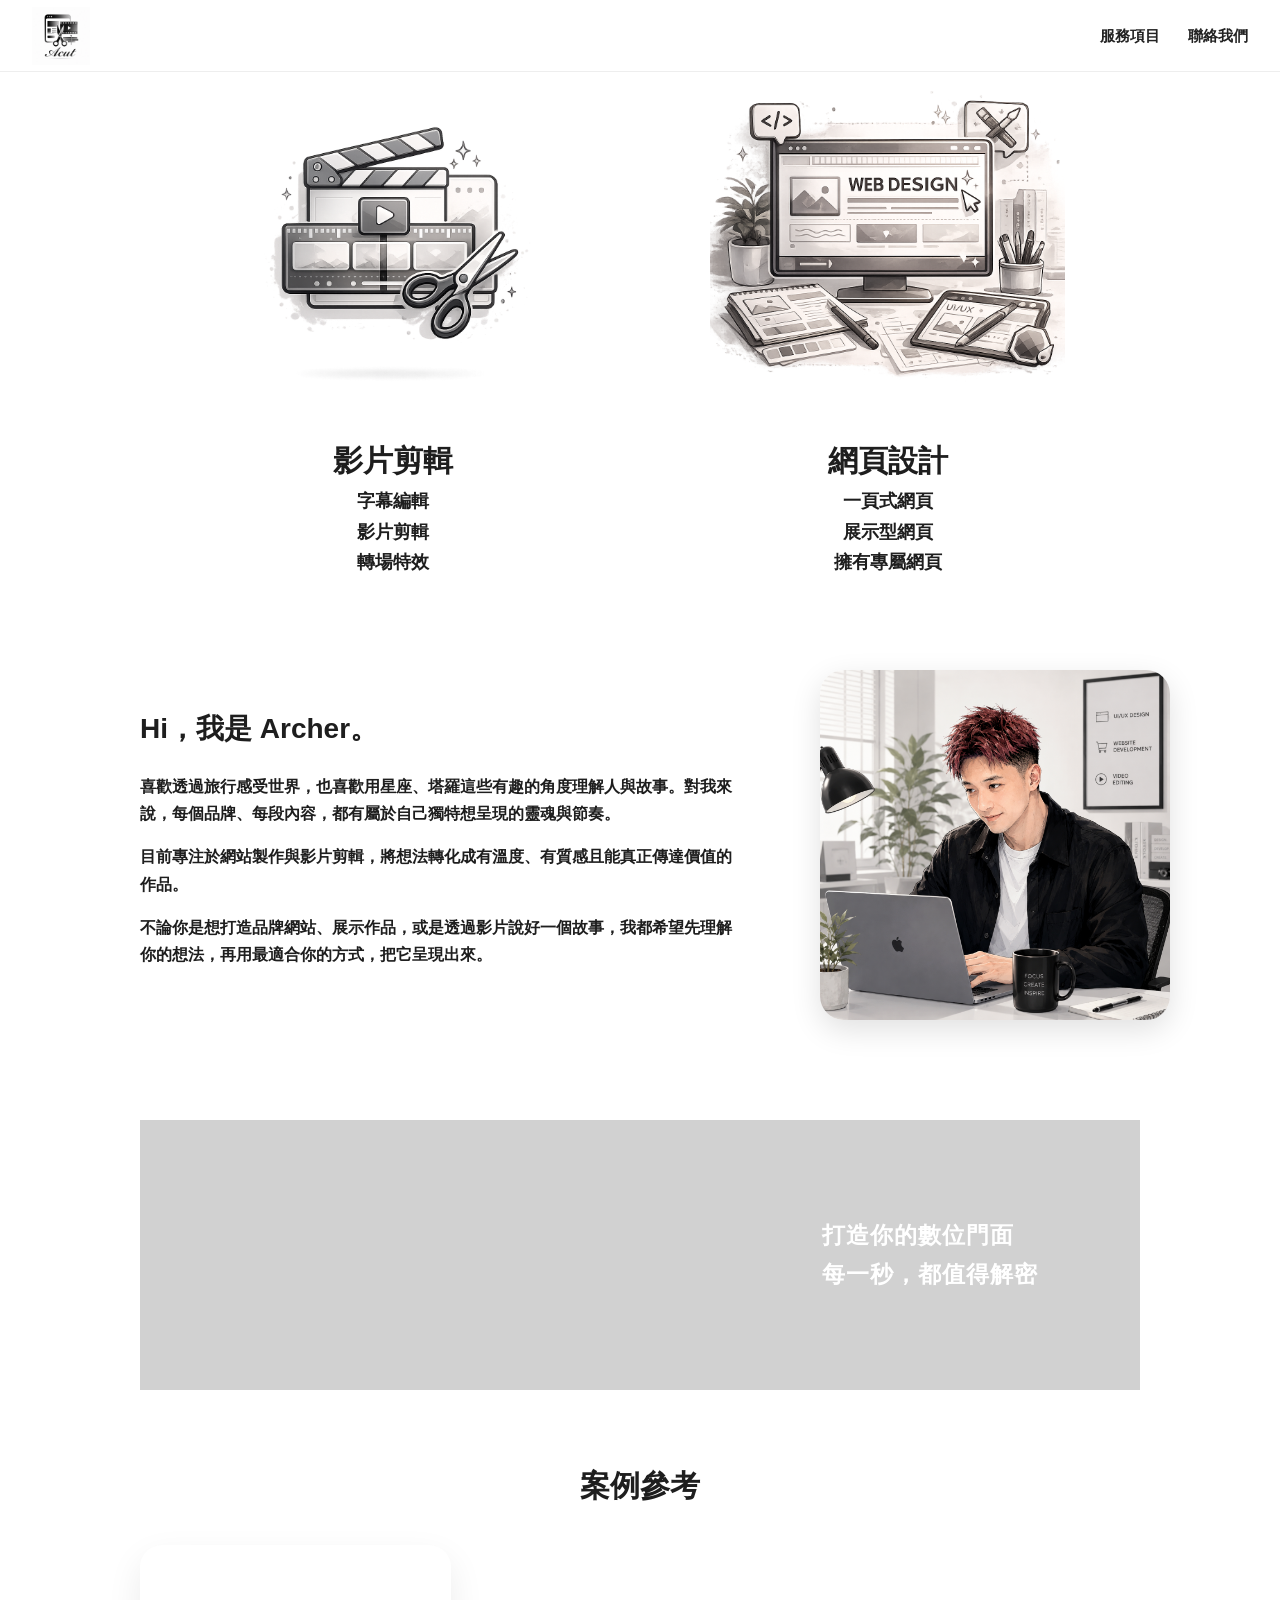
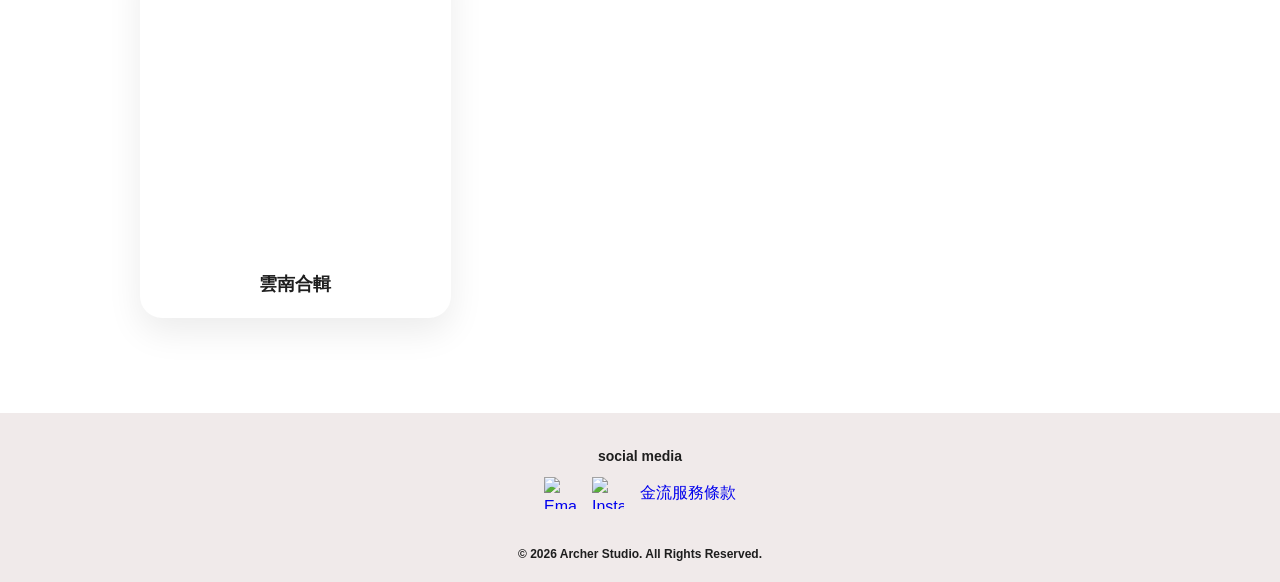
==== index.html @ bdc469c3 "Add files via upload" ====
<!DOCTYPE html>
<html lang="zh-Hant">
<head>
  <meta charset="UTF-8" />
  <meta name="viewport" content="width=device-width, initial-scale=1.0" />
  <title>Acut Studio｜網頁設計・影片剪輯</title>
  <link rel="stylesheet" href="style.css" />
  <script defer src="js.script.js"></script>
</head>
<body>
  <header class="site-header">
    <a href="#home" class="logo-link" aria-label="回到首頁">
      <img src="logo.jpeg" alt="Acut Studio Logo" class="logo" />
    </a>
    <nav class="nav">
      <a href="#portfolio">服務項目</a>
      <a href="#contact">聯絡我們</a>
    </nav>
  </header>

  <main id="home">
    <section class="hero">
      <div class="hero-card">
        <div class="service-box">
          <div class="service-icon"><img src="video_edit.png"></div>
          <h2>影片剪輯</h2>
          <p>字幕編輯</p>
          <p>影片剪輯</p>
          <p>轉場特效</p>
        </div>
        <div class="service-box">
          <div class="service-icon"><img src="webdesign_pic.png"></div>
          <h2>網頁設計</h2>
          <p>一頁式網頁</p>
          <p>展示型網頁</p>
          <p>擁有專屬網頁</p>
        </div>
      </div>
    </section>

    <section class="profile section-wrap">
      <div class="profile-text">
        <h1>Hi，我是 Archer。</h1>
        <p>喜歡透過旅行感受世界，也喜歡用星座、塔羅這些有趣的角度理解人與故事。對我來說，每個品牌、每段內容，都有屬於自己獨特想呈現的靈魂與節奏。</p>
        <p>目前專注於網站製作與影片剪輯，將想法轉化成有溫度、有質感且能真正傳達價值的作品。</p>
        <p>不論你是想打造品牌網站、展示作品，或是透過影片說好一個故事，我都希望先理解你的想法，再用最適合你的方式，把它呈現出來。</p>
      </div>
      <div class="profile-img">
        <img src="profile.png" alt="Archer 個人形象照">
      </div>
    </section>

    <section class="banner section-wrap">
      <div>
        <p>打造你的數位門面</p>
        <p>每一秒，都值得解密</p>
      </div>
    </section>

    <section id="portfolio" class="portfolio section-wrap">
      <h2>案例參考</h2>
      <div class="cards">
        <article class="case-card" data-video="雲南合輯480.mp4">
          <video src="雲南合輯480.mov" autoplay muted loop playsinline></video>
          <h3>雲南合輯</h3>
        </article>
        <!-- <article class="case-card" data-video="沙溪古鎮.mp4">
          <video src="沙溪古鎮.mp4" autoplay muted loop playsinline></video>
          <h3>沙溪古鎮</h3>
        </article> -->
        <!-- <article class="case-card"><div></div><h3>品牌頁面</h3></article> -->
      </div>
    </section>
  </main>

  <!-- Video Modal -->
  <div id="video-modal" class="video-modal">
    <div class="video-modal-overlay"></div>
    <div class="video-modal-content">
      <button class="video-modal-close">✕</button>
      <video id="modal-video" controls></video>
    </div>
  </div>

  <footer id="contact" class="footer">
    <h3>social media</h3>
    <div class="social-links">
      <a href="mailto:yourmail@example.com"
         aria-label="寄信給 Acut Studio"
         title="Email">
         <img src="mail.png" alt="Email" class="social-icon">
      </a>
      <a href="https://www.instagram.com/illbewith_youhere?igsh=MXY2MTg5Mmk2czRqMg%3D%3D&utm_source=qr"
        target="_blank"
        rel="noopener noreferrer"
        aria-label="Acut Studio Instagram"
        title="Instagram">
        <img src="social.png" alt="Instagram" class="social-icon">
      </a>
      <a href="payment-terms.html" target="_blank">金流服務條款</a>
    </div>
    <p>© 2026 Archer Studio. All Rights Reserved.</p>
  </footer>

  <script>
    
  </script>
</body>
</html>
---- style.css ----
* {
  box-sizing: border-box;
  margin: 0;
  padding: 0;
}

html {
  scroll-behavior: smooth;
}

body {
  font-family: "Noto Sans TC", "Microsoft JhengHei", Arial, sans-serif;
  color: #1e1e1e;
  background: #fff;
  line-height: 1.7;
}

.site-header {
  position: sticky;
  top: 0;
  z-index: 10;
  height: 72px;
  padding: 0 32px;
  display: flex;
  justify-content: space-between;
  align-items: center;
  background: rgba(255, 255, 255, 0.94);
  backdrop-filter: blur(12px);
  border-bottom: 1px solid #eee;
}

.logo {
  width: 58px;
  height: 58px;
  object-fit: contain;
  display: block;
}

.nav {
  display: flex;
  gap: 28px;
}

.nav a {
  text-decoration: none;
  color: #222;
  font-weight: 600;
  font-size: 15px;
  transition: opacity 0.25s ease;
}

.nav a:hover {
  opacity: 0.55;
}

.hero {
  min-height: 420px;
  display: flex;
  align-items: center;
  justify-content: center;
  background:
    linear-gradient(rgba(255,255,255,.58), rgba(255,255,255,.58)),
    url("https://images.unsplash.com/photo-1497366754035-f200968a6e72?auto=format&fit=crop&w=1800&q=80") center/cover;
}

.hero-card {
  width: min(850px, 92%);
  display: grid;
  grid-template-columns: repeat(2, 1fr);
  gap: 140px;
  text-align: center;
}

.service-box h2 {
  margin-top: 8px;
  font-size: 30px;
  font-weight: 900;
}

.service-box p {
  font-size: 18px;
  font-weight: 700;
}

.service-icon img {
  width: 100%;
  height: 100%;
  object-fit: contain;
  display: block;

}

.section-wrap {
  width: min(1000px, 88%);
  margin: 0 auto;
}

.profile {
  padding: 92px 0 70px;
  display: grid;
  grid-template-columns: 1fr 320px;
  gap: 80px;
  align-items: center;
}

.profile-text h1 {
  margin-bottom: 20px;
  font-size: 28px;
}

.profile-text p {
  margin-bottom: 16px;
  font-size: 16px;
  font-weight: 600;
}

.profile-img {
  width: 350px;
  height: 350px;
  border-radius: 24px;
  overflow: hidden;
  box-shadow: 0 10px 30px rgba(0,0,0,0.12);
}

.profile-img img {
  width: 100%;
  height: 100%;
  object-fit: cover;
  display: block;
}
.banner {
  height: 270px;
  margin-top: 30px;
  margin-bottom: 70px;
  padding: 0 8%;
  display: flex;
  align-items: center;
  justify-content: flex-end;
  color: #fff;
  font-size: 23px;
  font-weight: 700;
  letter-spacing: 1px;
  background:
    linear-gradient(rgba(0,0,0,.18), rgba(0,0,0,.18)),
    url("https://images.unsplash.com/photo-1516035069371-29a1b244cc32?auto=format&fit=crop&w=1400&q=80") center/cover;
}

.portfolio {
  text-align: center;
  padding-bottom: 95px;
}

.portfolio h2 {
  margin-bottom: 34px;
  font-size: 30px;
}

.cards {
  display: grid;
  grid-template-columns: repeat(3, 1fr);
  gap: 34px;
}

.case-card {
  border-radius: 22px;
  overflow: hidden;
  background: #fff;
  box-shadow: 0 14px 35px rgba(0,0,0,.08);
}

.case-card div {
  height: 160x;
  background: url("https://images.unsplash.com/photo-1497366811353-6870744d04b2?auto=format&fit=crop&w=700&q=80") center/cover;
}

.case-card video {
  width: 100%;
  height: 160px;
  object-fit: cover;
  display: block;
}

.case-card video {
  width: 100%;
  aspect-ratio: 1 / 1;
  height: auto;
  object-fit: cover;
  display: block;
}

.case-card[data-video] {
  cursor: pointer;
}

.video-modal {
  display: none;
  position: fixed;
  inset: 0;
  z-index: 100;
  align-items: center;
  justify-content: center;
}

.video-modal.active {
  display: flex;
}

.video-modal-overlay {
  position: absolute;
  inset: 0;
  background: rgba(0,0,0,0.75);
}

.video-modal-content {
  position: relative;
  z-index: 1;
  width: min(860px, 92vw);
}

.video-modal-content video {
  width: 100%;
  aspect-ratio: 16 / 9;
  border-radius: 12px;
  display: block;
}

.video-modal-close {
  position: absolute;
  top: -36px;
  right: 0;
  background: none;
  border: none;
  color: #fff;
  font-size: 22px;
  cursor: pointer;
}

.case-card h3 {
  padding: 14px 0 18px;
  font-size: 18px;
}

.footer {
  min-height: 150px;
  padding: 32px 20px 18px;
  text-align: center;
  background: #f0eaea;
}

.footer h3 {
  font-size: 14px;
  margin-bottom: 8px;
}

.social-links {
  display: flex;
  justify-content: center;
  gap: 16px;
  margin-bottom: 35px;
}

.social-links a {

  display: inline-flex;

  align-items: center;

  justify-content: center;

  text-decoration: none;

}

.footer p {
  font-size: 12px;
  font-weight: 600;
}

.social-icon {

  width: 32px;

  height: 32px;

  object-fit: contain;

  display: block;

  transition: transform 0.3s ease;

}

social-icon:hover {

  transform: scale(1.1);

}

/* .social-icon {

  width: 26px;

  height: 26px;

  object-fit: contain;

  display: block;

} */

@media (max-width: 768px) {
  .site-header {
    padding: 0 18px;
  }

  .nav {
    gap: 16px;
  }

  .hero-card,
  .profile,
  .cards {
    grid-template-columns: 1fr;
  }

  .hero-card {
    gap: 54px;
    padding: 72px 0;
  }

  .profile {
    gap: 36px;
    padding: 64px 0 50px;
  }

  .profile-img {
    width: 100%;
    height: 310px;
  }

  .banner {
    justify-content: center;
    text-align: center;
    font-size: 20px;
  }
}
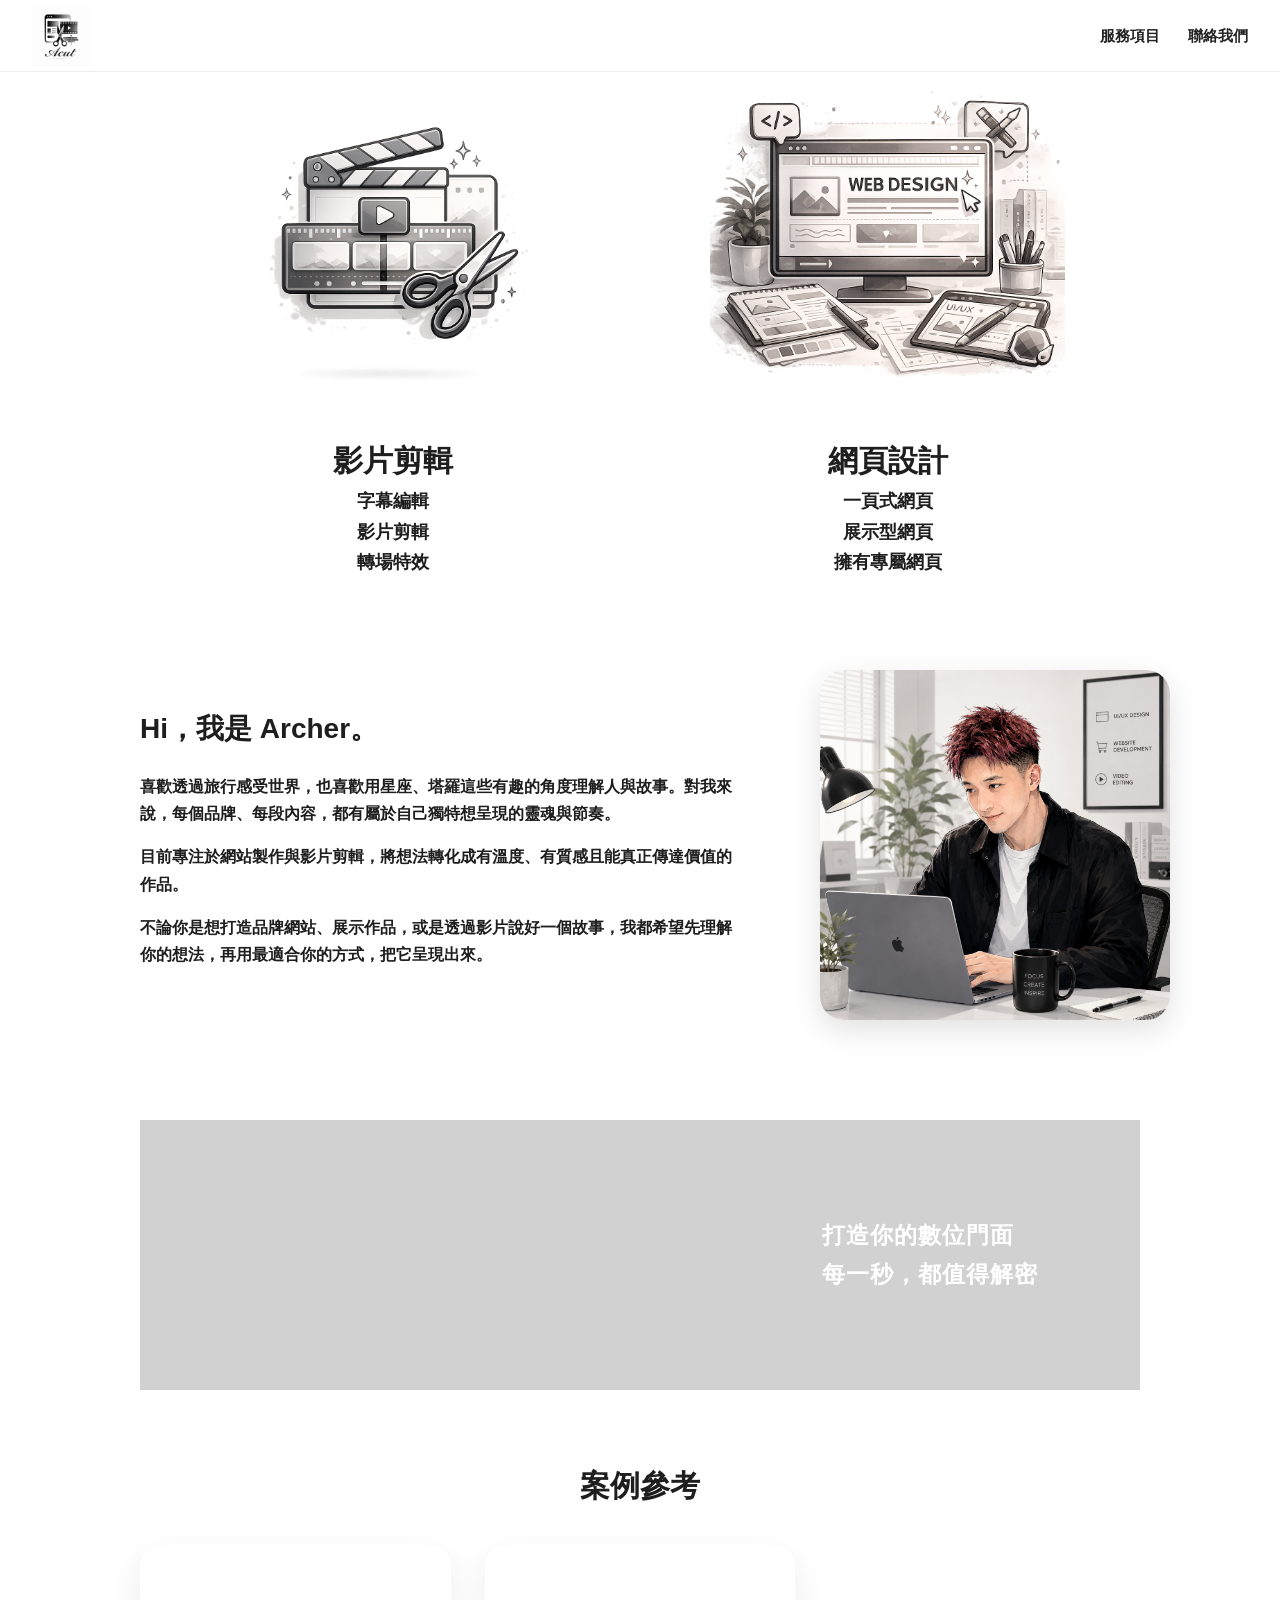
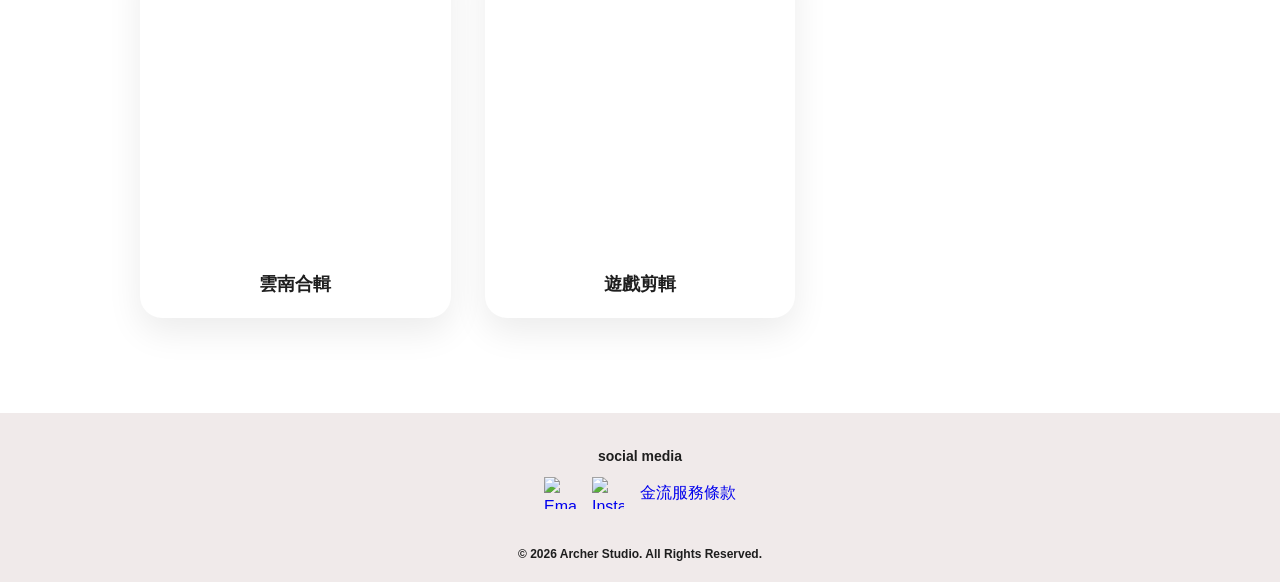
==== commit 561941e2: "Add files via upload" ====
--- a/index.html
+++ b/index.html
@@ -60,14 +60,14 @@
     <section id="portfolio" class="portfolio section-wrap">
       <h2>案例參考</h2>
       <div class="cards">
-        <article class="case-card" data-video="雲南合輯480.mp4">
+        <article class="case-card" data-video="雲南合輯480.mov">
           <video src="雲南合輯480.mov" autoplay muted loop playsinline></video>
           <h3>雲南合輯</h3>
         </article>
-        <!-- <article class="case-card" data-video="沙溪古鎮.mp4">
-          <video src="沙溪古鎮.mp4" autoplay muted loop playsinline></video>
-          <h3>沙溪古鎮</h3>
-        </article> -->
+        <article class="case-card" data-video="擊殺精華-浮水印.mp4">
+          <video src="擊殺精華-浮水印.mp4" autoplay muted loop playsinline></video>
+          <h3>遊戲剪輯</h3>
+        </article>
         <!-- <article class="case-card"><div></div><h3>品牌頁面</h3></article> -->
       </div>
     </section>
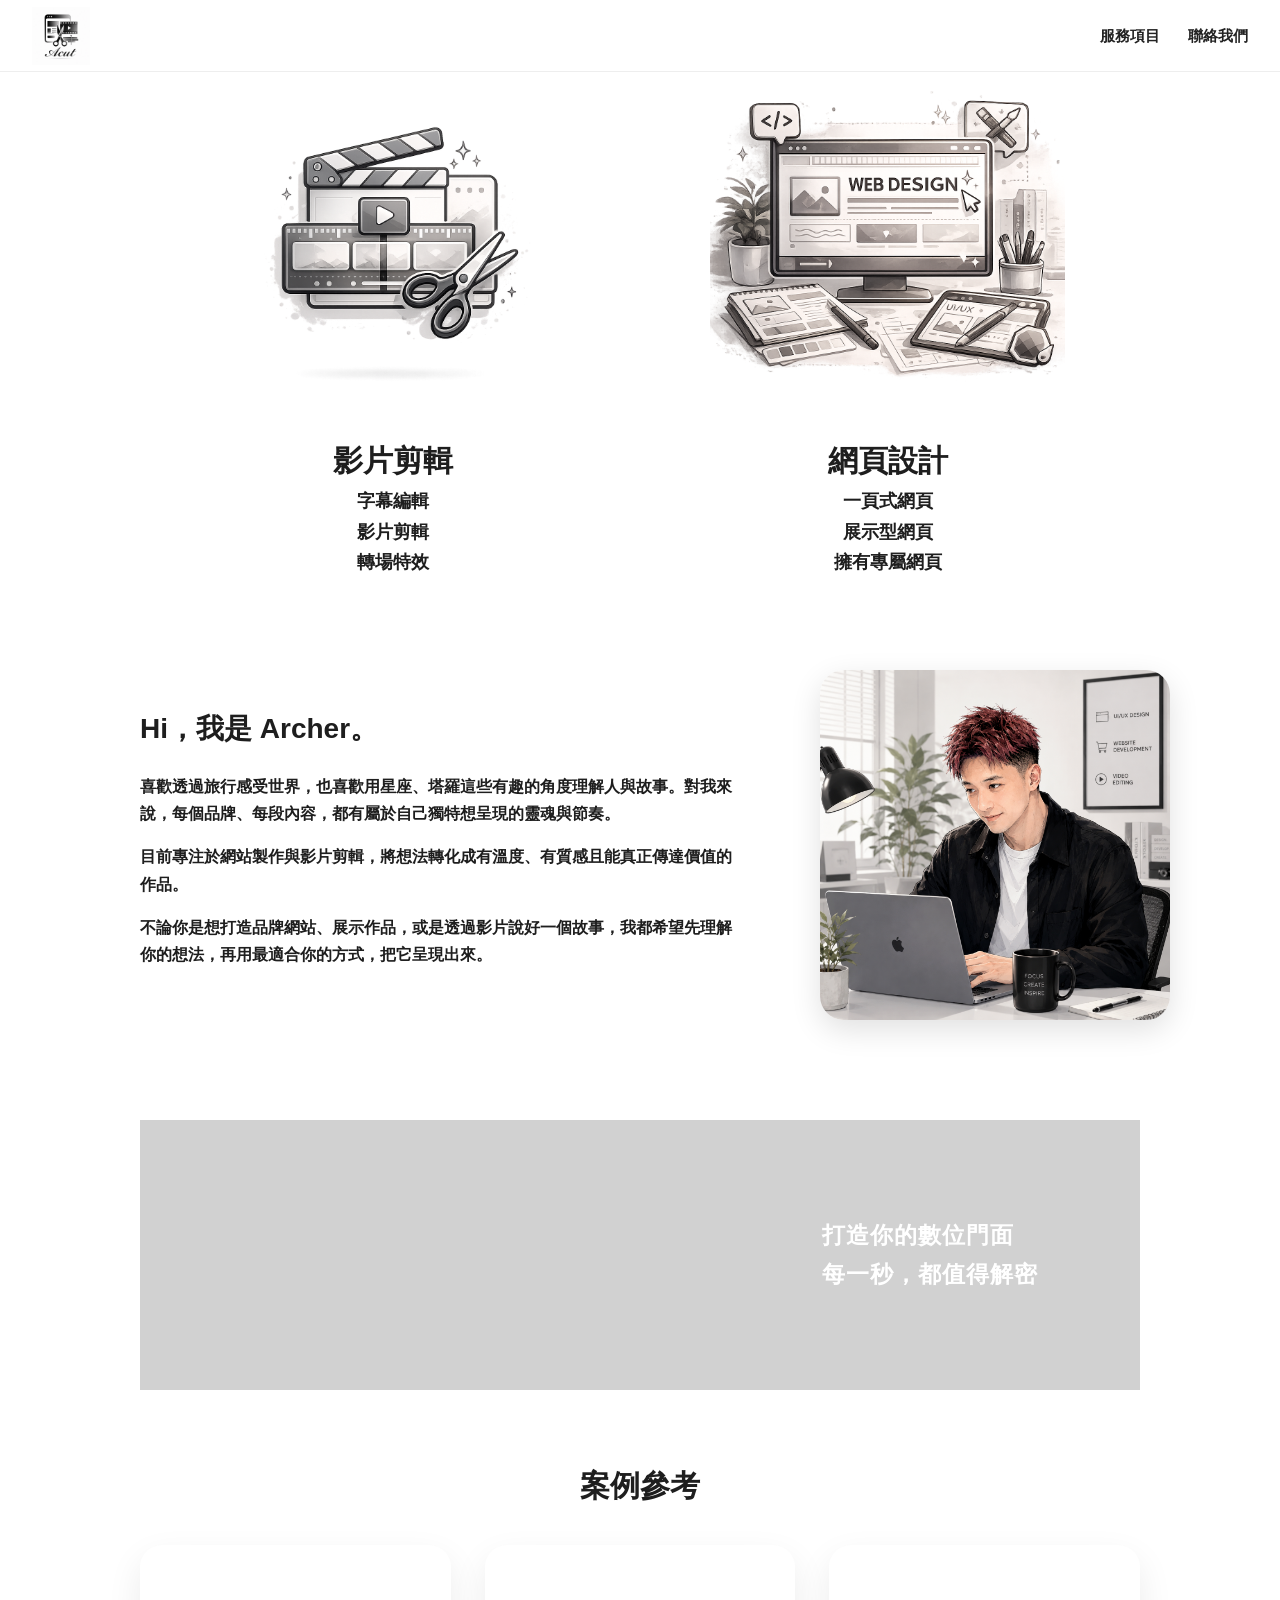
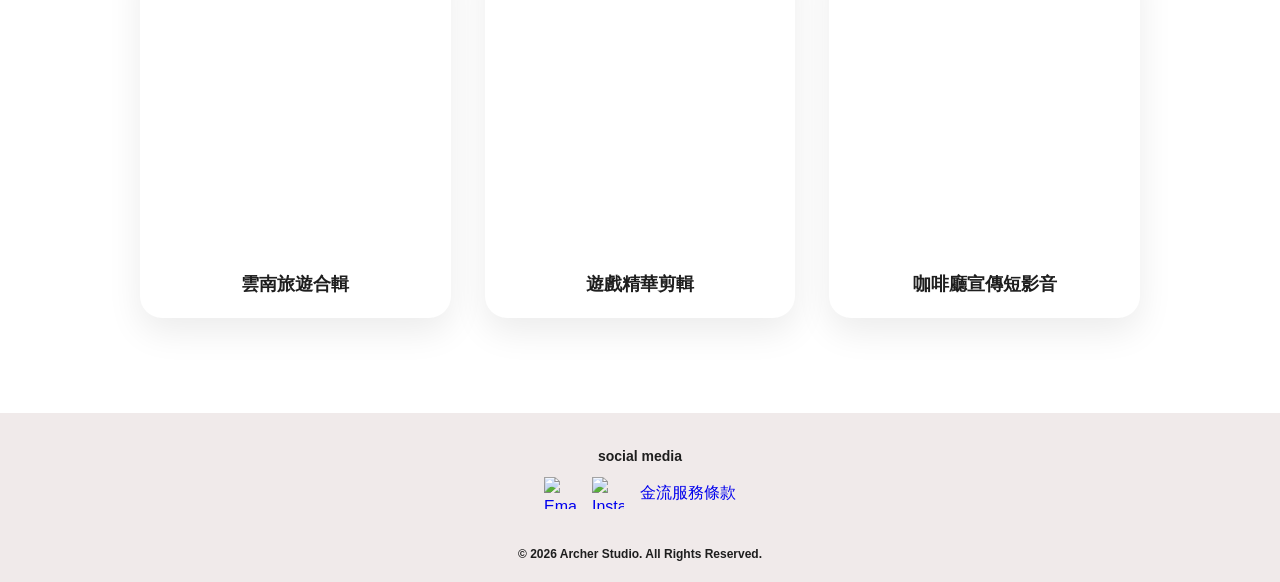
==== commit 7f51c91b: "Add files via upload" ====
--- a/index.html
+++ b/index.html
@@ -62,13 +62,16 @@
       <div class="cards">
         <article class="case-card" data-video="雲南合輯480.mov">
           <video src="雲南合輯480.mov" autoplay muted loop playsinline></video>
-          <h3>雲南合輯</h3>
+          <h3>雲南旅遊合輯</h3>
         </article>
         <article class="case-card" data-video="擊殺精華-浮水印.mp4">
           <video src="擊殺精華-浮水印.mp4" autoplay muted loop playsinline></video>
-          <h3>遊戲剪輯</h3>
+          <h3>遊戲精華剪輯</h3>
         </article>
-        <!-- <article class="case-card"><div></div><h3>品牌頁面</h3></article> -->
+        <article class="case-card" data-video="貓咖宣傳影片-01-版本4.mp4">
+            <video src="貓咖宣傳影片-01-版本4.mp4" autoplay muted loop playsinline></video>
+            <h3>咖啡廳宣傳短影音</h3>
+        </article>
       </div>
     </section>
   </main>
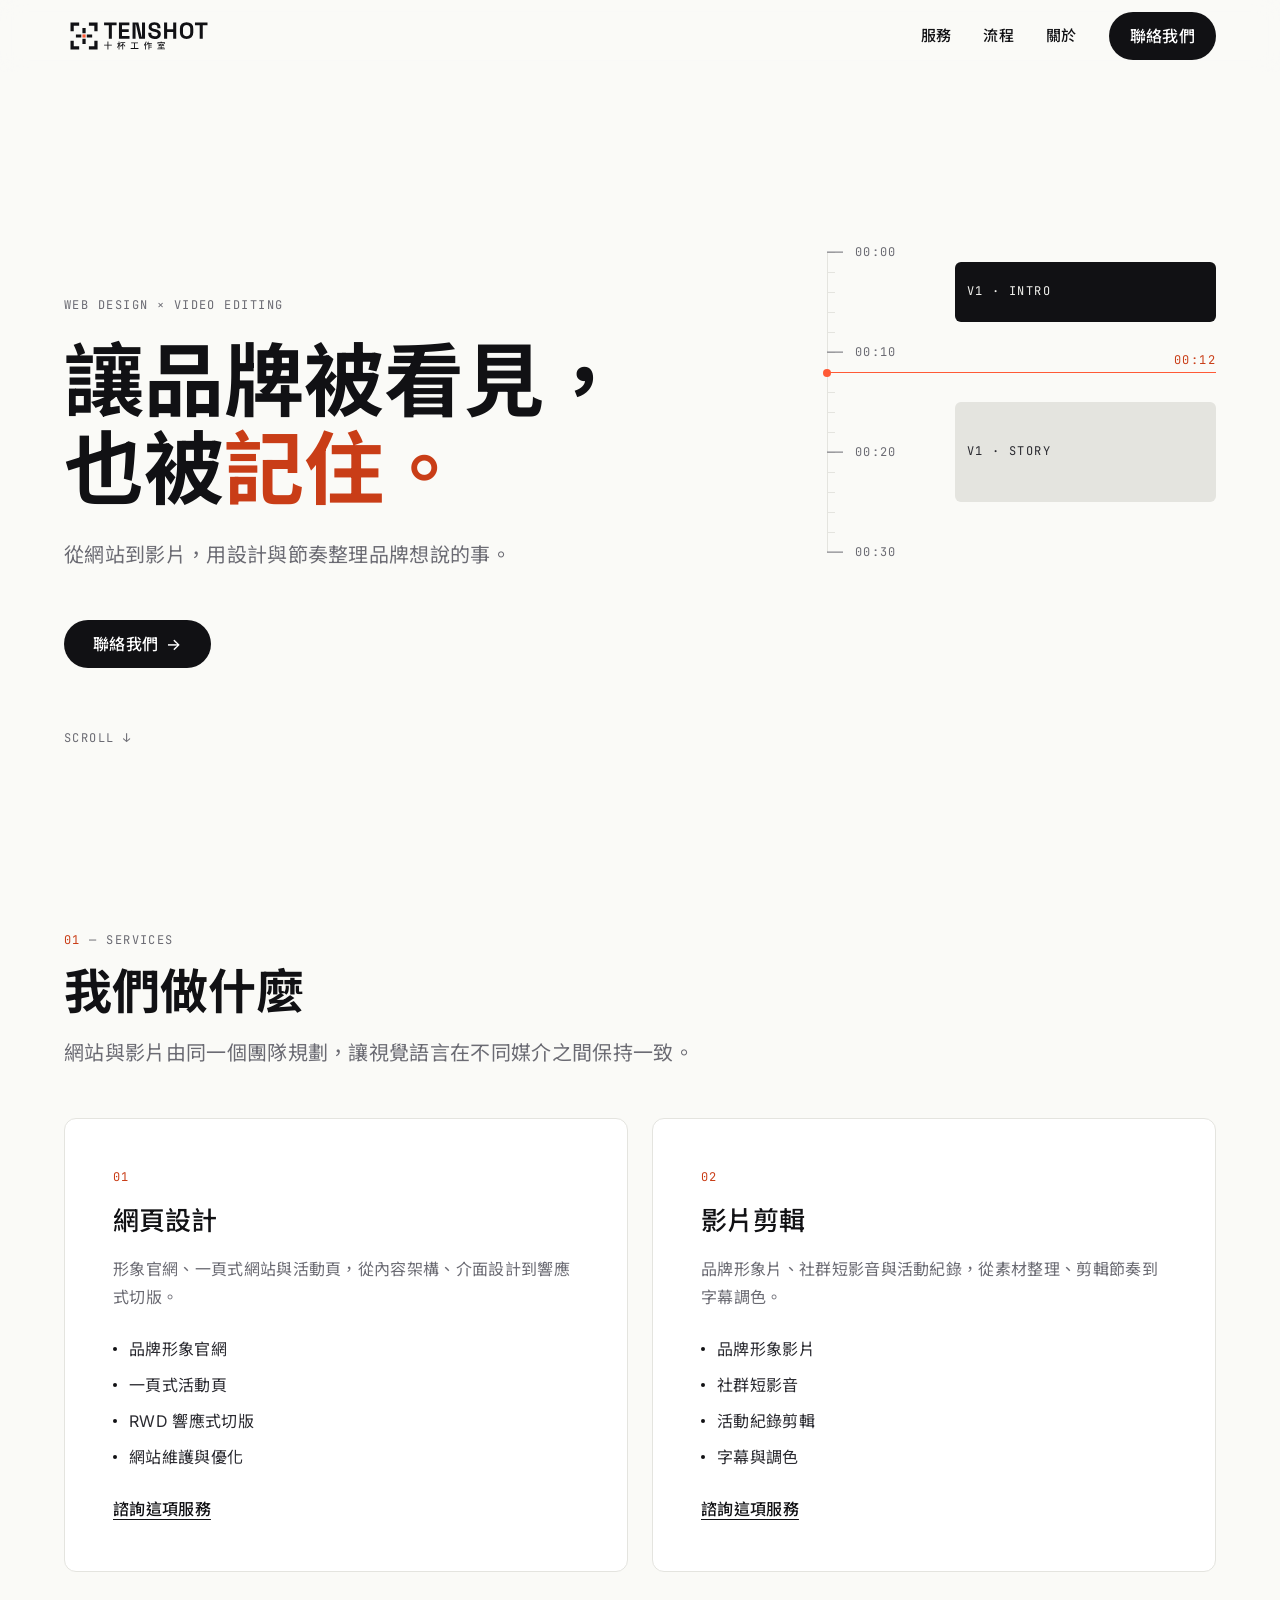
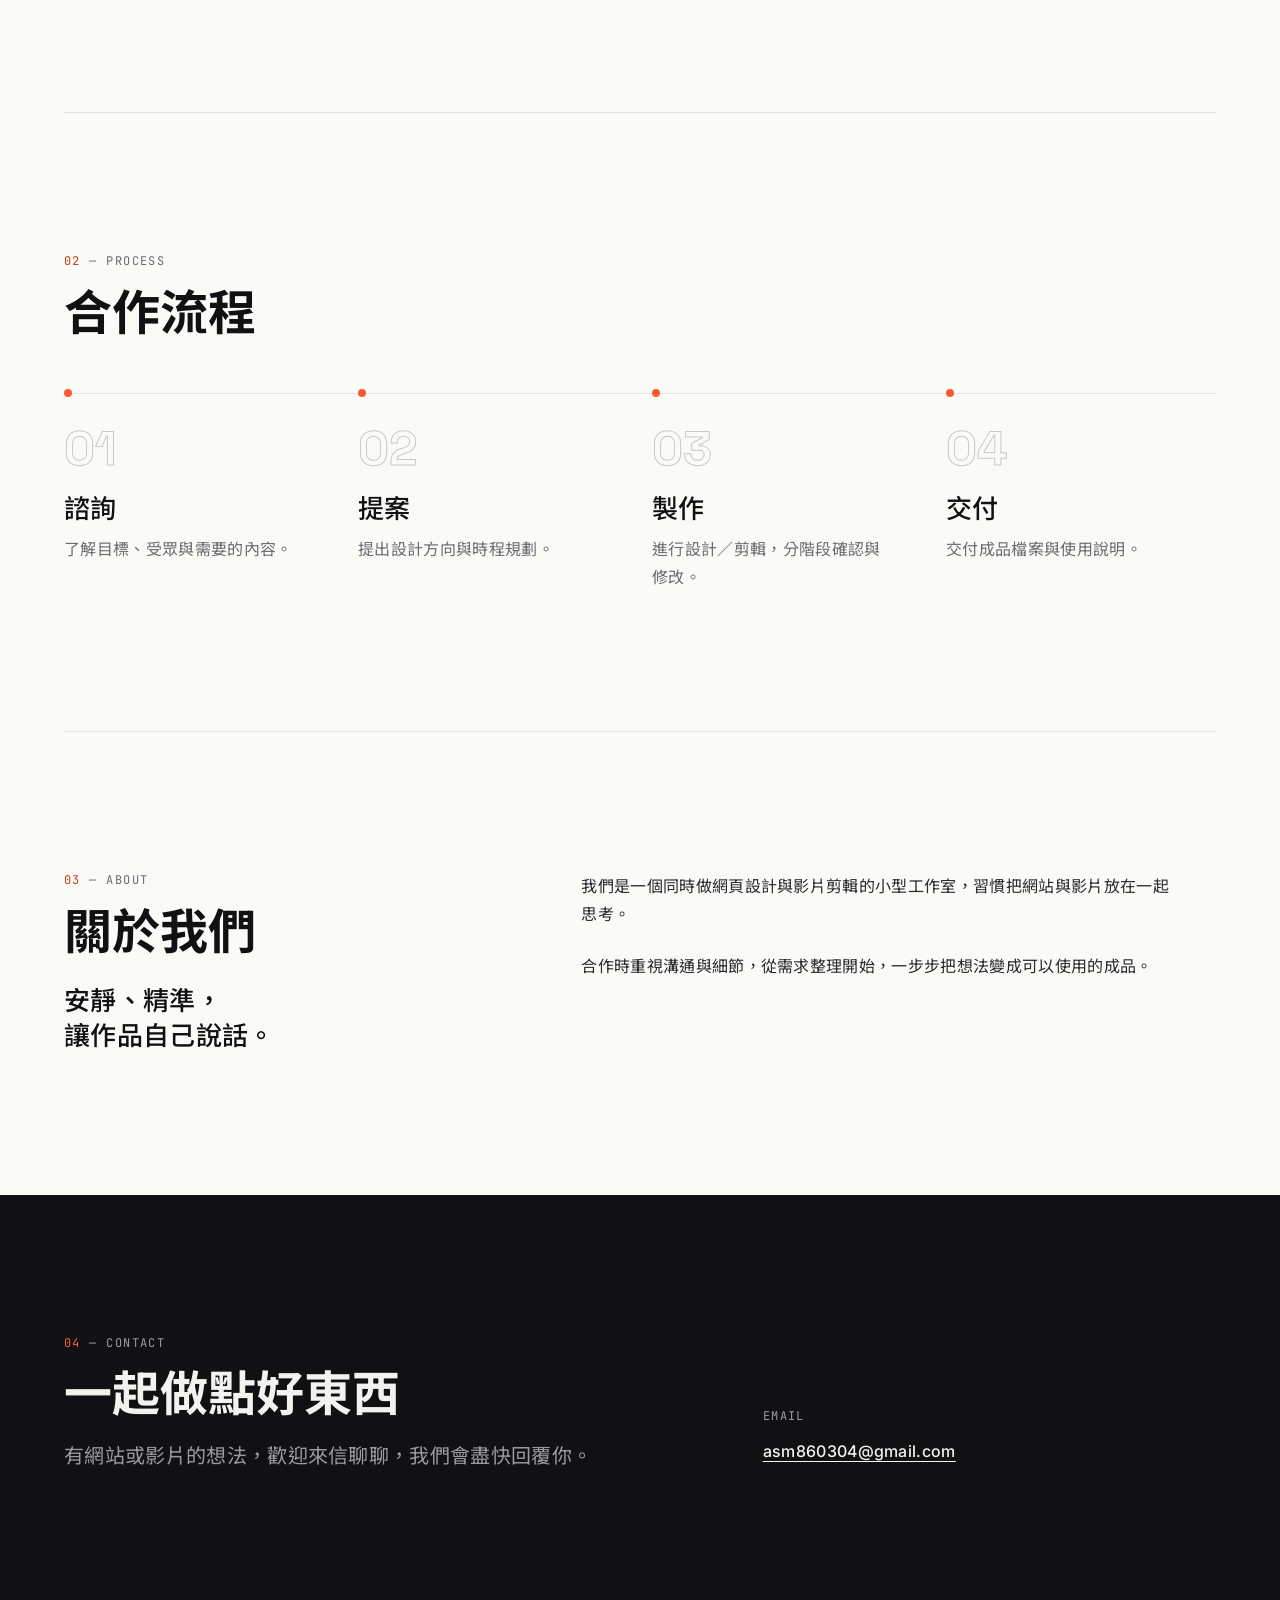
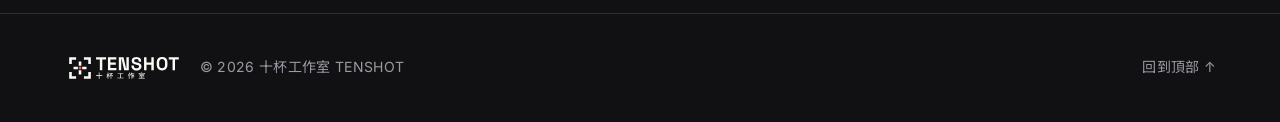
==== commit 20cb5c16: "Replace studio site with TENSHOT brand homepage (P008) Co-authored-by: asm860304 <asm860304@users.no" ====
--- a/index.html
+++ b/index.html
@@ -1,112 +1,211 @@
 <!DOCTYPE html>
 <html lang="zh-Hant">
 <head>
-  <meta charset="UTF-8" />
-  <meta name="viewport" content="width=device-width, initial-scale=1.0" />
-  <title>Acut Studio｜網頁設計・影片剪輯</title>
-  <link rel="stylesheet" href="style.css" />
-  <script defer src="js.script.js"></script>
+  <meta charset="UTF-8">
+  <meta name="viewport" content="width=device-width, initial-scale=1">
+  <meta name="site-name" content="十杯工作室 TENSHOT">
+  <title>十杯工作室 TENSHOT｜網頁設計 × 影片剪輯</title>
+  <link rel="icon" href="assets/brand/final/favicon.svg" type="image/svg+xml">
+  <link rel="icon" href="assets/brand/final/favicon-32.png" type="image/png" sizes="32x32">
+  <link rel="icon" href="assets/brand/final/favicon-16.png" type="image/png" sizes="16x16">
+  <link rel="apple-touch-icon" href="assets/brand/final/apple-touch-icon-180.png" sizes="180x180">
+  <meta name="description" content="十杯工作室 TENSHOT 提供網頁設計與影片剪輯服務，以簡約現代的風格，協助品牌整理視覺與內容。">
+
+  <meta property="og:type" content="website">
+  <meta property="og:site_name" content="十杯工作室 TENSHOT">
+  <meta property="og:title" content="十杯工作室 TENSHOT｜網頁設計 × 影片剪輯">
+  <meta property="og:description" content="十杯工作室 TENSHOT 提供網頁設計與影片剪輯服務，以簡約現代的風格，協助品牌整理視覺與內容。">
+  <meta property="og:locale" content="zh_TW">
+
+  <link rel="preconnect" href="https://fonts.googleapis.com">
+  <link rel="preconnect" href="https://fonts.gstatic.com" crossorigin>
+  <link href="https://fonts.googleapis.com/css2?family=Space+Grotesk:wght@500;700&family=Inter:wght@400;500;600&family=Noto+Sans+TC:wght@400;500;700&family=JetBrains+Mono:wght@400&display=swap" rel="stylesheet">
+
+  <link rel="stylesheet" href="css/variables.css">
+  <link rel="stylesheet" href="css/base.css">
+  <link rel="stylesheet" href="css/layout.css">
+  <link rel="stylesheet" href="css/components.css">
+
+  <script src="js/site-config.js" defer></script>
+  <script src="js/nav.js" defer></script>
+  <script src="js/reveal.js" defer></script>
 </head>
 <body>
-  <header class="site-header">
-    <a href="#home" class="logo-link" aria-label="回到首頁">
-      <img src="logo.jpeg" alt="Acut Studio Logo" class="logo" />
-    </a>
-    <nav class="nav">
-      <a href="#portfolio">服務項目</a>
-      <a href="#contact">聯絡我們</a>
-    </nav>
+  <a class="skip-link" href="#main">跳到主要內容</a>
+
+  <header class="site-header" id="site-header">
+    <div class="container site-header__inner">
+      <a class="site-logo" href="#hero">
+        <img class="site-logo__img" src="assets/brand/final/lockup-horizontal-light.svg" alt="十杯工作室 TENSHOT" width="150" height="40">
+      </a>
+
+      <button class="nav-toggle" type="button"
+              aria-expanded="false" aria-controls="site-nav" aria-label="開啟選單">
+        <span class="nav-toggle__bar" aria-hidden="true"></span>
+        <span class="nav-toggle__bar" aria-hidden="true"></span>
+        <span class="nav-toggle__bar" aria-hidden="true"></span>
+      </button>
+
+      <div class="nav-backdrop" aria-hidden="true"></div>
+
+      <nav class="site-nav" id="site-nav" aria-label="主要導覽">
+        <ul class="site-nav__list">
+          <li><a class="site-nav__link" href="#services">服務</a></li>
+          <li><a class="site-nav__link" href="#process">流程</a></li>
+          <li><a class="site-nav__link" href="#about">關於</a></li>
+        </ul>
+        <a class="btn btn--primary btn--sm site-nav__cta" href="#contact">聯絡我們</a>
+      </nav>
+    </div>
   </header>
 
-  <main id="home">
-    <section class="hero">
-      <div class="hero-card">
-        <div class="service-box">
-          <div class="service-icon"><img src="video_edit.png"></div>
-          <h2>影片剪輯</h2>
-          <p>字幕編輯</p>
-          <p>影片剪輯</p>
-          <p>轉場特效</p>
-        </div>
-        <div class="service-box">
-          <div class="service-icon"><img src="webdesign_pic.png"></div>
-          <h2>網頁設計</h2>
-          <p>一頁式網頁</p>
-          <p>展示型網頁</p>
-          <p>擁有專屬網頁</p>
-        </div>
-      </div>
-    </section>
-
-    <section class="profile section-wrap">
-      <div class="profile-text">
-        <h1>Hi，我是 Archer。</h1>
-        <p>喜歡透過旅行感受世界，也喜歡用星座、塔羅這些有趣的角度理解人與故事。對我來說，每個品牌、每段內容，都有屬於自己獨特想呈現的靈魂與節奏。</p>
-        <p>目前專注於網站製作與影片剪輯，將想法轉化成有溫度、有質感且能真正傳達價值的作品。</p>
-        <p>不論你是想打造品牌網站、展示作品，或是透過影片說好一個故事，我都希望先理解你的想法，再用最適合你的方式，把它呈現出來。</p>
-      </div>
-      <div class="profile-img">
-        <img src="profile.png" alt="Archer 個人形象照">
-      </div>
-    </section>
-
-    <section class="banner section-wrap">
-      <div>
-        <p>打造你的數位門面</p>
-        <p>每一秒，都值得解密</p>
-      </div>
-    </section>
-
-    <section id="portfolio" class="portfolio section-wrap">
-      <h2>案例參考</h2>
-      <div class="cards">
-        <article class="case-card" data-video="雲南合輯480.mov">
-          <video src="雲南合輯480.mov" autoplay muted loop playsinline></video>
-          <h3>雲南旅遊合輯</h3>
-        </article>
-        <article class="case-card" data-video="擊殺精華-浮水印.mp4">
-          <video src="擊殺精華-浮水印.mp4" autoplay muted loop playsinline></video>
-          <h3>遊戲精華剪輯</h3>
-        </article>
-        <article class="case-card" data-video="貓咖宣傳影片-01-版本4.mp4">
-            <video src="貓咖宣傳影片-01-版本4.mp4" autoplay muted loop playsinline></video>
-            <h3>咖啡廳宣傳短影音</h3>
-        </article>
+  <main id="main">
+    <section class="hero" id="hero" aria-labelledby="hero-title">
+      <div class="container hero__inner">
+        <div class="hero__content">
+          <p class="eyebrow" lang="en">WEB DESIGN × VIDEO EDITING</p>
+          <h1 class="hero__title" id="hero-title">讓品牌被看見，<br>也被<em class="text-accent">記住。</em></h1>
+          <p class="lead hero__lead">從網站到影片，用設計與節奏整理品牌想說的事。</p>
+          <div class="btn-group hero__actions">
+            <a class="btn btn--primary" href="#contact">聯絡我們<span class="btn__arrow" aria-hidden="true">→</span></a>
+          </div>
+        </div>
+
+        <div class="hero__timeline timeline" aria-hidden="true">
+          <span class="timeline__ruler"></span>
+          <span class="timeline__mark timeline__mark--0">00:00</span>
+          <span class="timeline__mark timeline__mark--10">00:10</span>
+          <span class="timeline__mark timeline__mark--20">00:20</span>
+          <span class="timeline__mark timeline__mark--30">00:30</span>
+          <span class="timeline__clip timeline__clip--a">V1 · INTRO</span>
+          <span class="timeline__clip timeline__clip--b">V1 · STORY</span>
+          <span class="timeline__playhead"><span class="timeline__now">00:12</span></span>
+        </div>
+
+        <a class="hero__scroll" href="#services" lang="en">SCROLL <span aria-hidden="true">↓</span></a>
+      </div>
+    </section>
+
+    <section class="section section--light services" id="services" aria-labelledby="services-title">
+      <div class="container">
+        <header class="section__header" data-reveal>
+          <p class="eyebrow"><span class="eyebrow__num">01</span> — SERVICES</p>
+          <h2 class="section__title" id="services-title">我們做什麼</h2>
+          <p class="lead section__lead">網站與影片由同一個團隊規劃，讓視覺語言在不同媒介之間保持一致。</p>
+        </header>
+
+        <ul class="services__grid">
+          <li data-reveal>
+            <article class="service-card">
+              <p class="service-card__num">01</p>
+              <h3 class="service-card__title">網頁設計</h3>
+              <p class="service-card__text">形象官網、一頁式網站與活動頁，從內容架構、介面設計到響應式切版。</p>
+              <ul class="dot-list">
+                <li>品牌形象官網</li>
+                <li>一頁式活動頁</li>
+                <li>RWD 響應式切版</li>
+                <li>網站維護與優化</li>
+              </ul>
+              <a class="text-link" href="#contact">諮詢這項服務</a>
+            </article>
+          </li>
+          <li data-reveal>
+            <article class="service-card">
+              <p class="service-card__num">02</p>
+              <h3 class="service-card__title">影片剪輯</h3>
+              <p class="service-card__text">品牌形象片、社群短影音與活動紀錄，從素材整理、剪輯節奏到字幕調色。</p>
+              <ul class="dot-list">
+                <li>品牌形象影片</li>
+                <li>社群短影音</li>
+                <li>活動紀錄剪輯</li>
+                <li>字幕與調色</li>
+              </ul>
+              <a class="text-link" href="#contact">諮詢這項服務</a>
+            </article>
+          </li>
+        </ul>
+      </div>
+    </section>
+
+    <hr class="section-divider">
+
+    <section class="section section--light process" id="process" aria-labelledby="process-title">
+      <div class="container">
+        <header class="section__header" data-reveal>
+          <p class="eyebrow"><span class="eyebrow__num">02</span> — PROCESS</p>
+          <h2 class="section__title" id="process-title">合作流程</h2>
+        </header>
+
+        <ol class="process__list">
+          <li class="process-step" data-reveal>
+            <span class="process-step__num" aria-hidden="true">01</span>
+            <h3 class="process-step__title">諮詢</h3>
+            <p class="process-step__text">了解目標、受眾與需要的內容。</p>
+          </li>
+          <li class="process-step" data-reveal>
+            <span class="process-step__num" aria-hidden="true">02</span>
+            <h3 class="process-step__title">提案</h3>
+            <p class="process-step__text">提出設計方向與時程規劃。</p>
+          </li>
+          <li class="process-step" data-reveal>
+            <span class="process-step__num" aria-hidden="true">03</span>
+            <h3 class="process-step__title">製作</h3>
+            <p class="process-step__text">進行設計／剪輯，分階段確認與修改。</p>
+          </li>
+          <li class="process-step" data-reveal>
+            <span class="process-step__num" aria-hidden="true">04</span>
+            <h3 class="process-step__title">交付</h3>
+            <p class="process-step__text">交付成品檔案與使用說明。</p>
+          </li>
+        </ol>
+      </div>
+    </section>
+
+    <hr class="section-divider">
+
+    <section class="section section--light about" id="about" aria-labelledby="about-title">
+      <div class="container about__inner">
+        <div class="about__intro" data-reveal>
+          <p class="eyebrow"><span class="eyebrow__num">03</span> — ABOUT</p>
+          <h2 class="section__title" id="about-title">關於我們</h2>
+          <p class="about__statement">安靜、精準，<br>讓作品自己說話。</p>
+        </div>
+        <div class="about__body" data-reveal>
+          <p>我們是一個同時做網頁設計與影片剪輯的小型工作室，習慣把網站與影片放在一起思考。</p>
+          <p>合作時重視溝通與細節，從需求整理開始，一步步把想法變成可以使用的成品。</p>
+        </div>
+      </div>
+    </section>
+
+    <section class="section section--dark contact" id="contact" aria-labelledby="contact-title">
+      <div class="container contact__inner">
+        <div class="contact__intro" data-reveal>
+          <p class="eyebrow"><span class="eyebrow__num">04</span> — CONTACT</p>
+          <h2 class="section__title" id="contact-title">一起做點好東西</h2>
+          <p class="lead section__lead">有網站或影片的想法，歡迎來信聊聊，我們會盡快回覆你。</p>
+        </div>
+
+        <aside class="contact-info" aria-labelledby="contact-info-title" data-reveal>
+          <h3 class="visually-hidden" id="contact-info-title">聯絡方式</h3>
+          <dl class="contact-info__list">
+            <div class="contact-info__item">
+              <dt class="eyebrow">EMAIL</dt>
+              <dd><a class="text-link text-link--on-dark" href="mailto:asm860304@gmail.com">asm860304@gmail.com</a></dd>
+            </div>
+          </dl>
+        </aside>
       </div>
     </section>
   </main>
 
-  <!-- Video Modal -->
-  <div id="video-modal" class="video-modal">
-    <div class="video-modal-overlay"></div>
-    <div class="video-modal-content">
-      <button class="video-modal-close">✕</button>
-      <video id="modal-video" controls></video>
+  <footer class="site-footer" id="site-footer">
+    <div class="container site-footer__inner">
+      <p class="site-footer__brand">
+        <img class="site-footer__logo" src="assets/brand/final/lockup-horizontal-dark.svg" alt="十杯工作室 TENSHOT" width="120" height="32">
+        <small>© 2026 <span data-site-name>十杯工作室 TENSHOT</span></small>
+      </p>
+      <a class="site-footer__top" href="#hero">回到頂部 <span aria-hidden="true">↑</span></a>
     </div>
-  </div>
-
-  <footer id="contact" class="footer">
-    <h3>social media</h3>
-    <div class="social-links">
-      <a href="mailto:yourmail@example.com"
-         aria-label="寄信給 Acut Studio"
-         title="Email">
-         <img src="mail.png" alt="Email" class="social-icon">
-      </a>
-      <a href="https://www.instagram.com/illbewith_youhere?igsh=MXY2MTg5Mmk2czRqMg%3D%3D&utm_source=qr"
-        target="_blank"
-        rel="noopener noreferrer"
-        aria-label="Acut Studio Instagram"
-        title="Instagram">
-        <img src="social.png" alt="Instagram" class="social-icon">
-      </a>
-      <a href="payment-terms.html" target="_blank">金流服務條款</a>
-    </div>
-    <p>© 2026 Archer Studio. All Rights Reserved.</p>
   </footer>
-
-  <script>
-    
-  </script>
 </body>
 </html>
--- a/css/variables.css
+++ b/css/variables.css
@@ -0,0 +1,158 @@
+:root {
+  --color-bg: #FAFAF7;
+  --color-surface: #FFFFFF;
+  --color-ink: #111114;
+  --color-ink-2: #1C1C21;
+  --color-text: #2A2A30;
+  --color-text-muted: #6B6B73;
+  --color-line: #E4E4DF;
+  --color-line-dark: #2E2E35;
+  --color-on-dark: #F2F2EE;
+  --color-on-dark-muted: #9A9AA3;
+  --color-input-dark: #16161A;
+  --color-numeral: #C9C9C2;
+  --color-accent: #FF5A36;
+  --color-accent-strong: #C93D17;
+  --color-accent-soft: #FFE9E2;
+  --color-error: #C62828;
+  --color-error-on-dark: #FF8A80;
+  --color-success: #2E7D32;
+  --color-focus: #FF5A36;
+  --color-border-dark: #6B6B73;
+  --color-backdrop: rgba(17,17,20,.45);
+  --color-overlay-lightbox: rgba(17,17,20,.92);
+  --color-overlay-button: rgba(17,17,20,.6);
+  --color-accent-glow: rgba(255,90,54,.25);
+  --font-display:
+    "Space Grotesk",
+    "Noto Sans TC",
+    "PingFang TC",
+    "Microsoft JhengHei",
+    system-ui,
+    sans-serif;
+  --font-body:
+    "Inter",
+    "Noto Sans TC",
+    "PingFang TC",
+    "Microsoft JhengHei",
+    system-ui,
+    sans-serif;
+  --font-mono:
+    "JetBrains Mono",
+    ui-monospace,
+    SFMono-Regular,
+    Menlo,
+    Consolas,
+    "Noto Sans TC",
+    "PingFang TC",
+    "Microsoft JhengHei",
+    monospace;
+  --fs-display: clamp(2.5rem, 1.6rem + 4.5vw, 5rem);
+  --fs-h2: clamp(1.75rem, 1.3rem + 2.2vw, 3rem);
+  --fs-h3: clamp(1.25rem, 1.1rem + 0.7vw, 1.625rem);
+  --fs-lead: clamp(1.0625rem, 1rem + 0.4vw, 1.25rem);
+  --fs-body: 1rem;
+  --fs-small: 0.875rem;
+  --fs-eyebrow: 0.75rem;
+  --lh-tight: 1.15;
+  --lh-snug: 1.35;
+  --lh-body: 1.75;
+  --space-1: 4px;
+  --space-2: 8px;
+  --space-3: 12px;
+  --space-4: 16px;
+  --space-5: 24px;
+  --space-6: 32px;
+  --space-7: 48px;
+  --space-8: 64px;
+  --space-9: 96px;
+  --space-10: 128px;
+  --section-pad: 72px;
+  --container: 1200px;
+  --gutter: 20px;
+  --radius-sm: 6px;
+  --radius-md: 12px;
+  --radius-pill: 999px;
+  --shadow-card: 0 1px 2px rgba(17,17,20,.04), 0 8px 24px rgba(17,17,20,.06);
+  --ease: cubic-bezier(.2,.7,.2,1);
+  --dur: 240ms;
+  --color-white: #FFFFFF;
+  --color-header-bg: rgba(250,250,247,.85);
+  --color-play-bg: rgba(17,17,20,.6);
+  --logo-h: 32px;
+  --logo-h-footer: 32px;
+  --fs-logo: 1.125rem;
+  --fs-nav: 0.9375rem;
+  --fs-nav-mobile: 1.75rem;
+  --fs-work-title: 1.125rem;
+  --fs-step-num: 3rem;
+  --fs-stat: 2rem;
+  --fs-stat-lg: 2.5rem;
+  --lh-small: 1.6;
+  --lh-lead: 1.7;
+  --lh-display: 1.1;
+  --lh-eyebrow: 1.4;
+  --ls-body: 0.02em;
+  --ls-latin-tight: -0.02em;
+  --ls-eyebrow: 0.12em;
+  --ls-logo: 0.04em;
+  --line: 1px;
+  --line-strong: 2px;
+  --focus-offset: 3px;
+  --header-h: 64px;
+  --scroll-offset: 88px;
+  --touch: 44px;
+  --btn-min-h: 48px;
+  --btn-pad-y: 14px;
+  --btn-pad-x: 28px;
+  --btn-sm-pad-y: 10px;
+  --btn-sm-pad-x: 20px;
+  --tag-pad-y: 6px;
+  --tag-pad-x: 14px;
+  --input-h: 52px;
+  --textarea-min-h: 160px;
+  --focus-ring: 4px;
+  --icon-play: 48px;
+  --dot: 8px;
+  --drawer-w: 360px;
+  --measure: 38em;
+  --hover-lift: -4px;
+  --arrow-shift: 4px;
+  --reveal-shift: 16px;
+  --dur-reveal: 500ms;
+  --dur-filter: 200ms;
+  --reveal-stagger: 80ms;
+  --grid-gap: 16px;
+  --form-pad: var(--space-5);
+  --card-pad: var(--space-6);
+  --timeline-h: 300px;
+  --timeline-steps: 15;
+  --tick-major: var(--space-4);
+  --tick-minor: var(--space-2);
+  --lightbox-max-h: 88vh;
+  --lightbox-max-w: 960px;
+  --dur-lightbox: 200ms;
+  --blur-header: 12px;
+  --work-zoom: 1.03;
+  --z-header: 100;
+}
+@media (min-width: 768px) {
+  :root {
+    --section-pad: 104px;
+    --logo-h: 40px;
+    --gutter: 40px;
+    --header-h: 72px;
+    --grid-gap: 20px;
+    --form-pad: 40px;
+    --card-pad: var(--space-6);
+  }
+}
+@media (min-width: 1200px) {
+  :root {
+    --section-pad: 140px;
+    --gutter: 64px;
+    --grid-gap: var(--space-5);
+    --form-pad: var(--space-7);
+    --card-pad: var(--space-7);
+  }
+}
--- a/css/base.css
+++ b/css/base.css
@@ -0,0 +1,177 @@
+*,
+*::before,
+*::after {
+  box-sizing: border-box;
+}
+* {
+  margin: 0;
+}
+html {
+  -webkit-text-size-adjust: 100%;
+  text-size-adjust: 100%;
+  scroll-behavior: smooth;
+}
+body {
+  min-height: 100vh;
+  font-family: var(--font-body);
+  font-size: var(--fs-body);
+  line-height: var(--lh-body);
+  letter-spacing: var(--ls-body);
+  color: var(--color-text);
+  background-color: var(--color-bg);
+  -webkit-font-smoothing: antialiased;
+  overflow-x: clip;
+}
+body.is-nav-open {
+  overflow: hidden;
+}
+img,
+svg,
+video {
+  display: block;
+  max-width: 100%;
+  height: auto;
+}
+input,
+button,
+textarea,
+select {
+  font: inherit;
+  letter-spacing: inherit;
+  color: inherit;
+}
+button {
+  cursor: pointer;
+  background: none;
+  border: 0;
+  padding: 0;
+}
+:where(ul[class], ol[class]) {
+  list-style: none;
+  padding: 0;
+}
+a {
+  color: inherit;
+  text-underline-offset: var(--space-1);
+}
+em {
+  font-style: normal;
+}
+[id] {
+  scroll-margin-top: var(--scroll-offset);
+}
+h1,
+h2,
+h3 {
+  font-family: var(--font-display);
+  letter-spacing: 0;
+  color: var(--color-ink);
+  text-wrap: balance;
+}
+h1 {
+  font-size: var(--fs-display);
+  font-weight: 700;
+  line-height: var(--lh-display);
+}
+h2 {
+  font-size: var(--fs-h2);
+  font-weight: 700;
+  line-height: var(--lh-tight);
+}
+h3 {
+  font-size: var(--fs-h3);
+  font-weight: 500;
+  line-height: var(--lh-snug);
+}
+p {
+  max-width: var(--measure);
+  text-wrap: pretty;
+}
+small {
+  font-size: var(--fs-small);
+}
+:is(h1, h2, h3)[lang=en],
+[lang=en] :is(h1, h2, h3) {
+  letter-spacing: var(--ls-latin-tight);
+}
+.lead {
+  font-size: var(--fs-lead);
+  line-height: var(--lh-lead);
+  color: var(--color-text-muted);
+}
+.eyebrow {
+  font-family: var(--font-mono);
+  font-size: var(--fs-eyebrow);
+  line-height: var(--lh-eyebrow);
+  letter-spacing: var(--ls-eyebrow);
+  text-transform: uppercase;
+  color: var(--color-text-muted);
+}
+.eyebrow__num {
+  color: var(--color-accent-strong);
+}
+.text-accent {
+  color: var(--color-accent-strong);
+}
+:focus-visible {
+  outline: var(--line-strong) solid var(--color-accent-strong);
+  outline-offset: var(--focus-offset);
+}
+.section--dark :focus-visible,
+.site-footer :focus-visible {
+  outline-color: var(--color-focus);
+}
+[hidden] {
+  display: none !important;
+}
+.visually-hidden {
+  position: absolute !important;
+  width: var(--line);
+  height: var(--line);
+  padding: 0;
+  margin: calc(var(--line) * -1);
+  overflow: hidden;
+  clip: rect(0 0 0 0);
+  white-space: nowrap;
+  border: 0;
+}
+.skip-link {
+  position: absolute;
+  top: var(--space-2);
+  left: var(--space-2);
+  z-index: calc(var(--z-header) + 1);
+  padding: var(--space-2) var(--space-4);
+  background: var(--color-ink);
+  color: var(--color-white);
+  border-radius: var(--radius-sm);
+  transform: translateY(-200%);
+  transition: transform var(--dur) var(--ease);
+}
+.skip-link:focus {
+  transform: translateY(0);
+}
+.has-reveal [data-reveal] {
+  opacity: 0;
+  transform: translateY(var(--reveal-shift));
+  transition: opacity var(--dur-reveal) var(--ease), transform var(--dur-reveal) var(--ease);
+  transition-delay: var(--reveal-delay, 0ms);
+}
+.has-reveal [data-reveal].is-revealed {
+  opacity: 1;
+  transform: none;
+}
+@media (prefers-reduced-motion: reduce) {
+  html {
+    scroll-behavior: auto;
+  }
+  *,
+  *::before,
+  *::after {
+    transition: none !important;
+    animation: none !important;
+  }
+  .has-reveal [data-reveal] {
+    opacity: 1;
+    transform: none;
+  }
+}
--- a/css/layout.css
+++ b/css/layout.css
@@ -0,0 +1,244 @@
+.container {
+  width: 100%;
+  max-width: calc(var(--container) + var(--gutter) * 2);
+  margin-inline: auto;
+  padding-inline: var(--gutter);
+}
+.site-header {
+  position: sticky;
+  top: 0;
+  z-index: var(--z-header);
+  box-shadow: 0 var(--line) 0 transparent;
+  transition: box-shadow var(--dur) var(--ease);
+}
+.site-header::before {
+  content: "";
+  position: absolute;
+  inset: 0;
+  z-index: -1;
+  background-color: var(--color-header-bg);
+  -webkit-backdrop-filter: blur(var(--blur-header));
+  backdrop-filter: blur(var(--blur-header));
+}
+.site-header.is-scrolled {
+  box-shadow: 0 var(--line) 0 var(--color-line);
+}
+.site-header__inner {
+  display: flex;
+  align-items: center;
+  justify-content: space-between;
+  gap: var(--space-5);
+  height: var(--header-h);
+}
+.section {
+  padding-block: var(--section-pad);
+}
+.section--light {
+  background-color: var(--color-bg);
+  color: var(--color-text);
+}
+.section--dark {
+  background-color: var(--color-ink);
+  color: var(--color-on-dark);
+}
+.section--dark :is(h2, h3) {
+  color: var(--color-on-dark);
+}
+.section--dark .lead,
+.section--dark .eyebrow {
+  color: var(--color-on-dark-muted);
+}
+.section--dark .eyebrow__num {
+  color: var(--color-accent);
+}
+.section__header {
+  margin-bottom: var(--space-7);
+}
+.section__header .eyebrow,
+.portfolio__header .eyebrow,
+.about__intro .eyebrow,
+.contact__intro .eyebrow {
+  margin-bottom: var(--space-4);
+}
+.section__lead {
+  margin-top: var(--space-4);
+}
+.hero {
+  background-color: var(--color-bg);
+}
+.hero__inner {
+  display: grid;
+  grid-template-rows: 1fr auto;
+  gap: var(--space-7);
+  min-height: calc(88svh - var(--header-h));
+  padding-block: var(--space-8) var(--space-6);
+}
+.hero__content {
+  align-self: end;
+}
+.hero__content .eyebrow {
+  margin-bottom: var(--space-5);
+}
+.hero__title {
+  max-width: 12em;
+}
+.hero__lead {
+  margin-top: var(--space-5);
+}
+.hero__actions {
+  margin-top: var(--space-7);
+}
+.hero__timeline {
+  display: none;
+}
+.hero__scroll {
+  justify-self: start;
+  display: inline-flex;
+  align-items: center;
+  gap: var(--space-2);
+  min-height: var(--touch);
+  font-family: var(--font-mono);
+  font-size: var(--fs-eyebrow);
+  letter-spacing: var(--ls-eyebrow);
+  color: var(--color-text-muted);
+  text-decoration: none;
+  transition: color var(--dur) var(--ease);
+}
+.hero__scroll:hover {
+  color: var(--color-ink);
+}
+.services__grid {
+  display: grid;
+  gap: var(--space-5);
+}
+.portfolio__header {
+  display: flex;
+  flex-wrap: wrap;
+  align-items: flex-end;
+  justify-content: space-between;
+  gap: var(--space-5);
+  margin-bottom: var(--space-7);
+}
+.portfolio__header .filter {
+  max-width: 100%;
+}
+.portfolio__grid {
+  display: grid;
+  gap: var(--space-5);
+  align-items: start;
+}
+.process__list {
+  position: relative;
+  display: grid;
+  gap: var(--space-7);
+  padding-left: var(--space-6);
+}
+.process__list::before {
+  content: "";
+  position: absolute;
+  top: var(--space-2);
+  bottom: var(--space-2);
+  left: calc(var(--dot) / 2 - var(--line) / 2);
+  width: var(--line);
+  background-color: var(--color-line);
+}
+.about__inner {
+  display: grid;
+  gap: var(--space-7);
+}
+.about__body > p + p {
+  margin-top: var(--space-5);
+}
+.contact__inner {
+  display: grid;
+  gap: var(--space-7);
+}
+.site-footer {
+  border-top: var(--line) solid var(--color-line-dark);
+  background-color: var(--color-ink);
+  color: var(--color-on-dark-muted);
+  font-size: var(--fs-small);
+}
+.site-footer__inner {
+  display: flex;
+  flex-direction: column;
+  align-items: center;
+  gap: var(--space-5);
+  padding-block: var(--space-6);
+  text-align: center;
+}
+.site-footer__brand {
+  display: flex;
+  flex-wrap: wrap;
+  align-items: center;
+  justify-content: center;
+  gap: var(--space-2) var(--space-4);
+}
+@media (min-width: 768px) {
+  .services__grid {
+    grid-template-columns: repeat(2, 1fr);
+  }
+  .portfolio__grid {
+    grid-template-columns: repeat(2, 1fr);
+  }
+  .process__list {
+    grid-template-columns: repeat(2, 1fr);
+    gap: var(--space-7) var(--space-5);
+    padding-left: 0;
+  }
+  .process__list::before {
+    display: none;
+  }
+  .site-footer__inner {
+    flex-direction: row;
+    justify-content: space-between;
+    text-align: left;
+  }
+  .site-footer__brand {
+    justify-content: flex-start;
+  }
+}
+@media (min-width: 1200px) {
+  .hero__inner {
+    grid-template-columns: 7fr 5fr;
+    column-gap: var(--space-8);
+  }
+  .hero__scroll {
+    grid-column: 1;
+  }
+  .hero__timeline {
+    display: block;
+    grid-column: 2;
+    grid-row: 1;
+    align-self: center;
+  }
+  .portfolio__grid {
+    grid-template-columns: repeat(3, 1fr);
+  }
+  .work-item--featured {
+    grid-column: span 2;
+    grid-row: span 2;
+  }
+  .process__list {
+    grid-template-columns: repeat(4, 1fr);
+    padding-top: var(--space-6);
+  }
+  .process__list::before {
+    display: block;
+    top: calc(var(--dot) / 2 - var(--line) / 2);
+    bottom: auto;
+    left: 0;
+    right: 0;
+    width: auto;
+    height: var(--line);
+  }
+  .about__inner {
+    grid-template-columns: 5fr 7fr;
+    column-gap: var(--space-8);
+  }
+  .contact__inner {
+    grid-template-columns: 7fr 5fr;
+    align-items: end;
+    column-gap: var(--space-8);
+  }
+}
--- a/css/components.css
+++ b/css/components.css
@@ -0,0 +1,884 @@
+.site-logo {
+  display: inline-flex;
+  align-items: center;
+  min-height: var(--touch);
+  font-family: var(--font-display);
+  font-size: var(--fs-logo);
+  font-weight: 700;
+  letter-spacing: var(--ls-logo);
+  color: var(--color-ink);
+  text-decoration: none;
+}
+.site-logo__img {
+  display: block;
+  width: auto;
+  height: var(--logo-h);
+}
+.site-footer__logo {
+  display: block;
+  width: auto;
+  height: var(--logo-h-footer);
+}
+.nav-toggle {
+  position: relative;
+  z-index: calc(var(--z-header) + 1);
+  display: inline-flex;
+  flex-direction: column;
+  align-items: center;
+  justify-content: center;
+  gap: var(--space-1);
+  width: var(--touch);
+  height: var(--touch);
+  border-radius: var(--radius-sm);
+  color: var(--color-ink);
+}
+.nav-toggle__bar {
+  display: block;
+  width: var(--space-5);
+  height: var(--line-strong);
+  background-color: currentColor;
+  transition: transform var(--dur) var(--ease), opacity var(--dur) var(--ease);
+}
+.nav-toggle[aria-expanded=true] .nav-toggle__bar:nth-child(1) {
+  transform: translateY(calc(var(--line-strong) + var(--space-1))) rotate(45deg);
+}
+.nav-toggle[aria-expanded=true] .nav-toggle__bar:nth-child(2) {
+  opacity: 0;
+}
+.nav-toggle[aria-expanded=true] .nav-toggle__bar:nth-child(3) {
+  transform: translateY(calc((var(--line-strong) + var(--space-1)) * -1)) rotate(-45deg);
+}
+.site-nav {
+  position: fixed;
+  top: var(--header-h);
+  right: 0;
+  bottom: 0;
+  left: 0;
+  display: flex;
+  flex-direction: column;
+  gap: var(--space-6);
+  padding: var(--space-6) var(--gutter) var(--space-7);
+  overflow-y: auto;
+  background-color: var(--color-bg);
+  visibility: hidden;
+  opacity: 0;
+  transition:
+    opacity var(--dur) var(--ease),
+    transform var(--dur) var(--ease),
+    visibility 0s linear var(--dur);
+}
+.site-nav.is-open {
+  visibility: visible;
+  opacity: 1;
+  transition:
+    opacity var(--dur) var(--ease),
+    transform var(--dur) var(--ease),
+    visibility 0s;
+}
+.site-nav__list {
+  display: flex;
+  flex-direction: column;
+  gap: var(--space-2);
+  padding: 0;
+  list-style: none;
+}
+.site-nav__link {
+  position: relative;
+  display: inline-flex;
+  align-items: center;
+  min-height: var(--touch);
+  font-family: var(--font-display);
+  font-size: var(--fs-nav-mobile);
+  font-weight: 500;
+  color: var(--color-ink);
+  text-decoration: none;
+}
+.site-nav__link::after {
+  content: "";
+  position: absolute;
+  left: 0;
+  right: 0;
+  bottom: var(--space-1);
+  height: var(--line-strong);
+  background-color: var(--color-accent);
+  transform: scaleX(0);
+  transform-origin: left;
+  transition: transform var(--dur) var(--ease);
+}
+.site-nav__link.is-active::after,
+.site-nav__link:hover::after {
+  transform: scaleX(1);
+}
+.site-nav__cta {
+  margin-top: auto;
+  align-self: stretch;
+}
+.site-nav__cta.is-active {
+  box-shadow: 0 0 0 var(--line-strong) var(--color-bg), 0 0 0 calc(var(--line-strong) * 2) var(--color-accent);
+}
+.nav-backdrop {
+  display: none;
+}
+@media (min-width: 768px) {
+  .site-nav {
+    left: auto;
+    width: min(var(--drawer-w), 100%);
+    border-left: var(--line) solid var(--color-line);
+    box-shadow: var(--shadow-card);
+    transform: translateX(100%);
+  }
+  .site-nav.is-open {
+    transform: translateX(0);
+  }
+  .nav-backdrop {
+    position: fixed;
+    top: var(--header-h);
+    right: 0;
+    bottom: 0;
+    left: 0;
+    display: block;
+    background-color: var(--color-backdrop);
+    opacity: 0;
+    visibility: hidden;
+    transition: opacity var(--dur) var(--ease), visibility 0s linear var(--dur);
+  }
+  .nav-backdrop.is-visible {
+    opacity: 1;
+    visibility: visible;
+    transition: opacity var(--dur) var(--ease), visibility 0s;
+  }
+  .site-nav__cta {
+    align-self: flex-start;
+  }
+}
+@media (min-width: 1200px) {
+  .nav-toggle,
+  .nav-backdrop {
+    display: none;
+  }
+  .site-nav {
+    position: static;
+    flex-direction: row;
+    align-items: center;
+    gap: var(--space-6);
+    width: auto;
+    padding: 0;
+    overflow: visible;
+    background: none;
+    border: 0;
+    box-shadow: none;
+    transform: none;
+    visibility: visible;
+    opacity: 1;
+    transition: none;
+  }
+  .site-nav__list {
+    flex-direction: row;
+    gap: var(--space-6);
+  }
+  .site-nav__link {
+    font-family: var(--font-body);
+    font-size: var(--fs-nav);
+  }
+  .site-nav__link::after {
+    bottom: var(--space-2);
+  }
+  .site-nav__cta {
+    margin-top: 0;
+  }
+}
+.btn {
+  display: inline-flex;
+  align-items: center;
+  justify-content: center;
+  gap: var(--space-2);
+  min-height: var(--btn-min-h);
+  padding: var(--btn-pad-y) var(--btn-pad-x);
+  border: var(--line) solid transparent;
+  border-radius: var(--radius-pill);
+  font-family: var(--font-body);
+  font-size: var(--fs-body);
+  font-weight: 500;
+  line-height: var(--lh-tight);
+  text-decoration: none;
+  white-space: nowrap;
+  cursor: pointer;
+  transition: all var(--dur) var(--ease);
+}
+.btn__arrow {
+  display: inline-block;
+  transition: transform var(--dur) var(--ease);
+}
+.btn:hover .btn__arrow {
+  transform: translateX(var(--arrow-shift));
+}
+.btn--primary {
+  background-color: var(--color-ink);
+  color: var(--color-white);
+}
+.btn--primary:hover {
+  background-color: var(--color-accent);
+  color: var(--color-ink);
+}
+.btn--secondary {
+  background-color: transparent;
+  border-color: var(--color-ink);
+  color: var(--color-ink);
+}
+.btn--secondary:hover {
+  background-color: var(--color-ink);
+  color: var(--color-white);
+}
+.btn--on-dark {
+  background-color: var(--color-on-dark);
+  color: var(--color-ink);
+}
+.btn--on-dark:hover {
+  background-color: var(--color-accent);
+  color: var(--color-ink);
+}
+.btn--sm {
+  padding: var(--btn-sm-pad-y) var(--btn-sm-pad-x);
+}
+.btn-group {
+  display: flex;
+  flex-direction: column;
+  gap: var(--space-3);
+}
+@media (min-width: 768px) {
+  .btn-group {
+    flex-direction: row;
+    flex-wrap: wrap;
+  }
+}
+.text-link {
+  display: inline-flex;
+  align-items: center;
+  min-height: var(--touch);
+  color: var(--color-ink);
+  font-weight: 500;
+  text-decoration: underline;
+  text-decoration-thickness: var(--line);
+  text-underline-offset: var(--space-1);
+  transition: all var(--dur) var(--ease);
+}
+.text-link:hover {
+  text-decoration-color: var(--color-accent);
+}
+.text-link--on-dark {
+  color: var(--color-on-dark);
+}
+.tag {
+  display: inline-flex;
+  align-items: center;
+  padding: var(--tag-pad-y) var(--tag-pad-x);
+  border: var(--line) solid var(--color-line-dark);
+  border-radius: var(--radius-pill);
+  font-family: var(--font-mono);
+  font-size: var(--fs-eyebrow);
+  line-height: var(--lh-eyebrow);
+  letter-spacing: var(--ls-eyebrow);
+  text-transform: uppercase;
+  color: var(--color-on-dark-muted);
+}
+.filter {
+  display: flex;
+  gap: var(--space-2);
+  overflow-x: auto;
+  scrollbar-width: none;
+}
+.filter::-webkit-scrollbar {
+  display: none;
+}
+.tag--filter {
+  flex: none;
+  min-height: var(--touch);
+  cursor: pointer;
+  transition: all var(--dur) var(--ease);
+}
+.tag--filter:hover {
+  border-color: var(--color-on-dark-muted);
+  color: var(--color-on-dark);
+}
+.tag--filter[aria-pressed=true] {
+  background-color: var(--color-on-dark);
+  border-color: var(--color-on-dark);
+  color: var(--color-ink);
+}
+.services__grid > li {
+  display: flex;
+}
+.service-card {
+  display: flex;
+  flex-direction: column;
+  width: 100%;
+  padding: var(--card-pad);
+  background-color: var(--color-surface);
+  border: var(--line) solid var(--color-line);
+  border-radius: var(--radius-md);
+  transition: all var(--dur) var(--ease);
+}
+.service-card:hover {
+  border-color: var(--color-ink);
+  box-shadow: var(--shadow-card);
+  transform: translateY(var(--hover-lift));
+}
+.service-card__num {
+  font-family: var(--font-mono);
+  font-size: var(--fs-eyebrow);
+  letter-spacing: var(--ls-eyebrow);
+  color: var(--color-accent-strong);
+}
+.service-card__title {
+  margin-top: var(--space-4);
+}
+.service-card__text {
+  margin-top: var(--space-4);
+  color: var(--color-text-muted);
+}
+.service-card .text-link {
+  margin-top: auto;
+  padding-top: var(--space-5);
+  align-self: flex-start;
+}
+.dot-list {
+  display: grid;
+  gap: var(--space-2);
+  margin-top: var(--space-5);
+  padding: 0;
+  list-style: none;
+}
+.dot-list li {
+  display: flex;
+  align-items: center;
+  gap: var(--space-3);
+}
+.dot-list li::before {
+  content: "";
+  flex: none;
+  width: var(--space-1);
+  height: var(--space-1);
+  border-radius: var(--radius-pill);
+  background-color: var(--color-ink);
+}
+.work-item {
+  transition: opacity var(--dur-filter) var(--ease);
+}
+.work-item.is-fading {
+  opacity: 0;
+}
+.work-card {
+  display: block;
+  color: var(--color-on-dark);
+  border-radius: var(--radius-md);
+}
+.work-card__media {
+  position: relative;
+  display: block;
+  overflow: hidden;
+  border: var(--line) solid var(--color-line-dark);
+  border-radius: var(--radius-md);
+  background-color: var(--color-ink-2);
+}
+.work-card__media {
+  aspect-ratio: 16 / 9;
+}
+@media (min-width: 1200px) {
+  .work-card__media--16x10 {
+    aspect-ratio: 16 / 10;
+  }
+}
+.work-card__media > svg,
+.work-card__media > img {
+  width: 100%;
+  height: 100%;
+  object-fit: cover;
+  transition: transform var(--dur) var(--ease);
+}
+.work-card:hover .work-card__media > svg,
+.work-card:hover .work-card__media > img {
+  transform: scale(var(--work-zoom));
+}
+.pv-bg {
+  fill: var(--color-ink-2);
+}
+.pv-window {
+  fill: var(--color-ink);
+  stroke: var(--color-line-dark);
+  stroke-width: 2;
+}
+.pv-bar {
+  fill: var(--color-line-dark);
+}
+.pv-dot {
+  fill: var(--color-on-dark-muted);
+}
+.pv-url {
+  fill: var(--color-ink-2);
+}
+.pv-ink {
+  fill: var(--color-on-dark);
+}
+.pv-muted {
+  fill: var(--color-on-dark-muted);
+  opacity: .45;
+}
+.pv-line {
+  fill: var(--color-line-dark);
+}
+.pv-accent {
+  fill: var(--color-accent);
+}
+.pv-accent-soft {
+  fill: var(--color-accent);
+  opacity: .35;
+}
+.pv-track {
+  fill: var(--color-line-dark);
+}
+.pv-corner {
+  fill: none;
+  stroke: var(--color-on-dark-muted);
+  stroke-width: 3;
+}
+.pv-rays {
+  fill: none;
+  stroke: var(--color-on-dark-muted);
+  stroke-width: 2;
+}
+.work-card__play {
+  position: absolute;
+  top: var(--space-4);
+  left: var(--space-4);
+  width: var(--icon-play);
+  height: var(--icon-play);
+  border-radius: var(--radius-pill);
+  background-color: var(--color-play-bg);
+}
+.work-card__play::after {
+  content: "";
+  position: absolute;
+  inset: 0;
+  margin: auto;
+  width: var(--space-4);
+  height: var(--space-4);
+  background-color: var(--color-white);
+  clip-path: polygon(20% 0, 100% 50%, 20% 100%);
+}
+.media-badge {
+  position: absolute;
+  bottom: var(--space-4);
+  padding: var(--space-1) var(--space-2);
+  border-radius: var(--radius-sm);
+  background-color: var(--color-play-bg);
+  color: var(--color-white);
+  font-family: var(--font-mono);
+  font-size: var(--fs-eyebrow);
+  line-height: var(--lh-eyebrow);
+}
+.work-card__duration {
+  right: var(--space-4);
+}
+.work-card__body {
+  display: grid;
+  gap: var(--space-2);
+  padding-top: var(--space-4);
+}
+.work-card__title {
+  font-family: var(--font-display);
+  font-size: var(--fs-work-title);
+  font-weight: 500;
+  line-height: var(--lh-snug);
+  letter-spacing: var(--ls-latin-tight);
+}
+.work-card__meta {
+  max-width: none;
+  display: flex;
+  flex-wrap: wrap;
+  align-items: center;
+  gap: var(--space-3);
+}
+.work-card__year {
+  font-family: var(--font-mono);
+  font-size: var(--fs-eyebrow);
+  color: var(--color-on-dark-muted);
+}
+.timeline {
+  position: relative;
+  height: var(--timeline-h);
+  margin-left: var(--space-8);
+}
+.timeline__ruler {
+  position: absolute;
+  top: 0;
+  bottom: 0;
+  left: 0;
+  width: var(--tick-minor);
+  border-left: var(--line) solid var(--color-line);
+  background-image:
+    repeating-linear-gradient(
+      to bottom,
+      var(--color-line) 0 var(--line),
+      transparent var(--line) calc(var(--timeline-h) / var(--timeline-steps)));
+}
+.timeline__mark {
+  position: absolute;
+  left: 0;
+  display: flex;
+  align-items: center;
+  gap: var(--space-3);
+  transform: translateY(-50%);
+  font-family: var(--font-mono);
+  font-size: var(--fs-eyebrow);
+  line-height: var(--lh-eyebrow);
+  letter-spacing: var(--ls-eyebrow);
+  color: var(--color-text-muted);
+}
+.timeline__mark::before {
+  content: "";
+  width: var(--tick-major);
+  height: var(--line);
+  background-color: var(--color-text-muted);
+}
+.timeline__mark--0 {
+  top: 0;
+}
+.timeline__mark--10 {
+  top: 33.333%;
+}
+.timeline__mark--20 {
+  top: 66.667%;
+}
+.timeline__mark--30 {
+  top: 100%;
+}
+.timeline__clip {
+  position: absolute;
+  left: var(--space-10);
+  right: 0;
+  display: flex;
+  align-items: center;
+  padding-inline: var(--space-3);
+  border-radius: var(--radius-sm);
+  font-family: var(--font-mono);
+  font-size: var(--fs-eyebrow);
+  letter-spacing: var(--ls-eyebrow);
+}
+.timeline__clip--a {
+  top: 3.333%;
+  height: 20%;
+  background-color: var(--color-ink);
+  color: var(--color-on-dark);
+}
+.timeline__clip--b {
+  top: 50%;
+  height: 33.333%;
+  background-color: var(--color-line);
+  color: var(--color-text);
+}
+.timeline__playhead {
+  position: absolute;
+  top: 40%;
+  left: 0;
+  right: 0;
+  height: var(--line);
+  background-color: var(--color-accent);
+}
+.timeline__playhead::before {
+  content: "";
+  position: absolute;
+  top: 50%;
+  left: 0;
+  width: var(--dot);
+  height: var(--dot);
+  border-radius: var(--radius-pill);
+  background-color: var(--color-accent);
+  transform: translate(-50%, -50%);
+}
+.timeline__now {
+  position: absolute;
+  right: 0;
+  bottom: var(--space-1);
+  font-family: var(--font-mono);
+  font-size: var(--fs-eyebrow);
+  line-height: var(--lh-eyebrow);
+  letter-spacing: var(--ls-eyebrow);
+  color: var(--color-accent-strong);
+}
+.process-step {
+  position: relative;
+}
+.process-step::before {
+  content: "";
+  position: absolute;
+  top: var(--space-2);
+  left: calc(var(--space-6) * -1);
+  width: var(--dot);
+  height: var(--dot);
+  border-radius: var(--radius-pill);
+  background-color: var(--color-accent);
+}
+.process-step__num {
+  display: block;
+  font-family: var(--font-display);
+  font-size: var(--fs-step-num);
+  font-weight: 700;
+  line-height: var(--lh-tight);
+  color: transparent;
+  -webkit-text-stroke: var(--line) var(--color-numeral);
+}
+.process-step__title {
+  margin-top: var(--space-4);
+}
+.process-step__text {
+  margin-top: var(--space-2);
+  color: var(--color-text-muted);
+}
+@media (min-width: 768px) {
+  .process-step {
+    padding-top: var(--space-6);
+  }
+  .process-step::before {
+    top: 0;
+    left: 0;
+  }
+}
+@media (min-width: 768px) and (max-width: 1199.98px) {
+  .process-step:nth-child(odd)::after {
+    content: "";
+    position: absolute;
+    top: calc(var(--dot) / 2 - var(--line) / 2);
+    left: var(--dot);
+    width: calc(100% + var(--space-5));
+    height: var(--line);
+    background-color: var(--color-line);
+  }
+}
+@media (min-width: 1200px) {
+  .process-step {
+    padding-top: 0;
+  }
+  .process-step::before {
+    top: calc(var(--space-6) * -1);
+  }
+}
+.about__statement {
+  margin-top: var(--space-5);
+  font-family: var(--font-display);
+  font-size: var(--fs-h3);
+  font-weight: 500;
+  line-height: var(--lh-snug);
+  color: var(--color-ink);
+}
+.stats {
+  display: grid;
+  grid-template-columns: repeat(3, 1fr);
+  gap: var(--space-4);
+  margin-top: var(--space-7);
+  padding-top: var(--space-5);
+  border-top: var(--line) solid var(--color-line);
+}
+.stats__item {
+  display: flex;
+  flex-direction: column-reverse;
+  gap: var(--space-1);
+}
+.stats__value {
+  font-family: var(--font-display);
+  font-size: var(--fs-stat);
+  font-weight: 700;
+  line-height: var(--lh-tight);
+  color: var(--color-ink);
+}
+.stats__label {
+  font-size: var(--fs-small);
+  line-height: var(--lh-small);
+  color: var(--color-text-muted);
+}
+@media (min-width: 1200px) {
+  .stats__value {
+    font-size: var(--fs-stat-lg);
+  }
+}
+.contact-info__list {
+  display: grid;
+  gap: var(--space-5);
+}
+.contact-info__item dt {
+  margin-bottom: var(--space-1);
+  color: var(--color-on-dark-muted);
+}
+.contact-info__item dd {
+  margin: 0;
+}
+.site-footer__top {
+  display: inline-flex;
+  align-items: center;
+  gap: var(--space-1);
+  min-height: var(--touch);
+  color: var(--color-on-dark-muted);
+  text-decoration: none;
+  transition: color var(--dur) var(--ease);
+}
+.site-footer__top:hover {
+  color: var(--color-on-dark);
+}
+@media (min-width: 1200px) {
+  .work-item--featured {
+    display: flex;
+    align-self: stretch;
+  }
+  .work-item--featured .work-card {
+    display: flex;
+    flex-direction: column;
+    width: 100%;
+  }
+  .work-item--featured .work-card__media {
+    flex: 1;
+    aspect-ratio: auto;
+  }
+  .work-item--featured .work-card__media > svg,
+  .work-item--featured .work-card__media > img {
+    position: absolute;
+    inset: 0;
+  }
+}
+.section-divider {
+  width: calc(100% - var(--gutter) * 2);
+  max-width: var(--container);
+  height: var(--line);
+  margin: 0 auto;
+  border: 0;
+  background-color: var(--color-line);
+}
+.work-card__media--contain {
+  background-color: var(--color-ink-2);
+}
+.work-card__media--contain picture {
+  display: block;
+  width: 100%;
+  height: 100%;
+}
+.work-card__poster {
+  width: 100%;
+  height: 100%;
+  object-fit: contain;
+  transition: transform var(--dur) var(--ease);
+}
+.work-card:hover .work-card__poster {
+  transform: scale(var(--work-zoom));
+}
+.work-card__trigger {
+  z-index: 1;
+  cursor: pointer;
+  transition: background-color var(--dur) var(--ease);
+}
+.work-card--playable .work-card__media {
+  cursor: pointer;
+}
+.work-card--playable:hover .work-card__trigger {
+  background-color: var(--color-accent);
+}
+.work-card__ratio {
+  left: var(--space-4);
+}
+.lightbox {
+  position: fixed;
+  inset: 0;
+  width: 100%;
+  max-width: none;
+  height: 100%;
+  max-height: none;
+  margin: 0;
+  padding: var(--space-4);
+  border: 0;
+  background-color: var(--color-overlay-lightbox);
+  color: var(--color-on-dark);
+}
+.lightbox[open] {
+  display: flex;
+  align-items: center;
+  justify-content: center;
+  animation: lightbox-in var(--dur-lightbox) var(--ease);
+}
+.lightbox::backdrop {
+  background: transparent;
+}
+@keyframes lightbox-in {
+  from {
+    opacity: 0;
+  }
+  to {
+    opacity: 1;
+  }
+}
+.lightbox__figure {
+  display: flex;
+  flex-direction: column;
+  align-items: center;
+  gap: var(--space-3);
+  max-width: 100%;
+}
+.lightbox__video {
+  display: block;
+  max-width: 100%;
+  max-height: var(--lightbox-max-h);
+  background-color: var(--color-ink);
+}
+.lightbox--vertical .lightbox__video {
+  width: auto;
+  height: min(var(--lightbox-max-h), calc(100dvh - var(--space-4) * 2 - var(--space-9)));
+}
+.lightbox--landscape .lightbox__video {
+  width: min(var(--lightbox-max-w), 100%);
+  height: auto;
+  max-height: min(var(--lightbox-max-h), calc(100dvh - var(--space-4) * 2 - var(--space-9)));
+}
+.lightbox__caption {
+  display: grid;
+  gap: var(--space-1);
+  text-align: center;
+}
+.lightbox__title {
+  font-weight: 500;
+}
+.lightbox__meta {
+  font-family: var(--font-mono);
+  font-size: var(--fs-eyebrow);
+  letter-spacing: var(--ls-eyebrow);
+  color: var(--color-on-dark-muted);
+}
+.lightbox__unmute {
+  margin-top: var(--space-1);
+}
+.lightbox__close {
+  position: fixed;
+  top: var(--space-4);
+  right: var(--space-4);
+  z-index: 1;
+  display: grid;
+  place-items: center;
+  width: var(--touch);
+  height: var(--touch);
+  border-radius: var(--radius-pill);
+  background-color: var(--color-overlay-button);
+  color: var(--color-on-dark);
+  font-size: var(--fs-lead);
+  transition: background-color var(--dur) var(--ease);
+}
+.lightbox__close:hover {
+  background-color: var(--color-ink-2);
+}
+.lightbox :focus-visible {
+  outline-color: var(--color-focus);
+}
+.lightbox__sentinel {
+  position: fixed;
+  width: 1px;
+  height: 1px;
+  overflow: hidden;
+  clip-path: inset(50%);
+}
+body.is-lightbox-open {
+  overflow: hidden;
+}
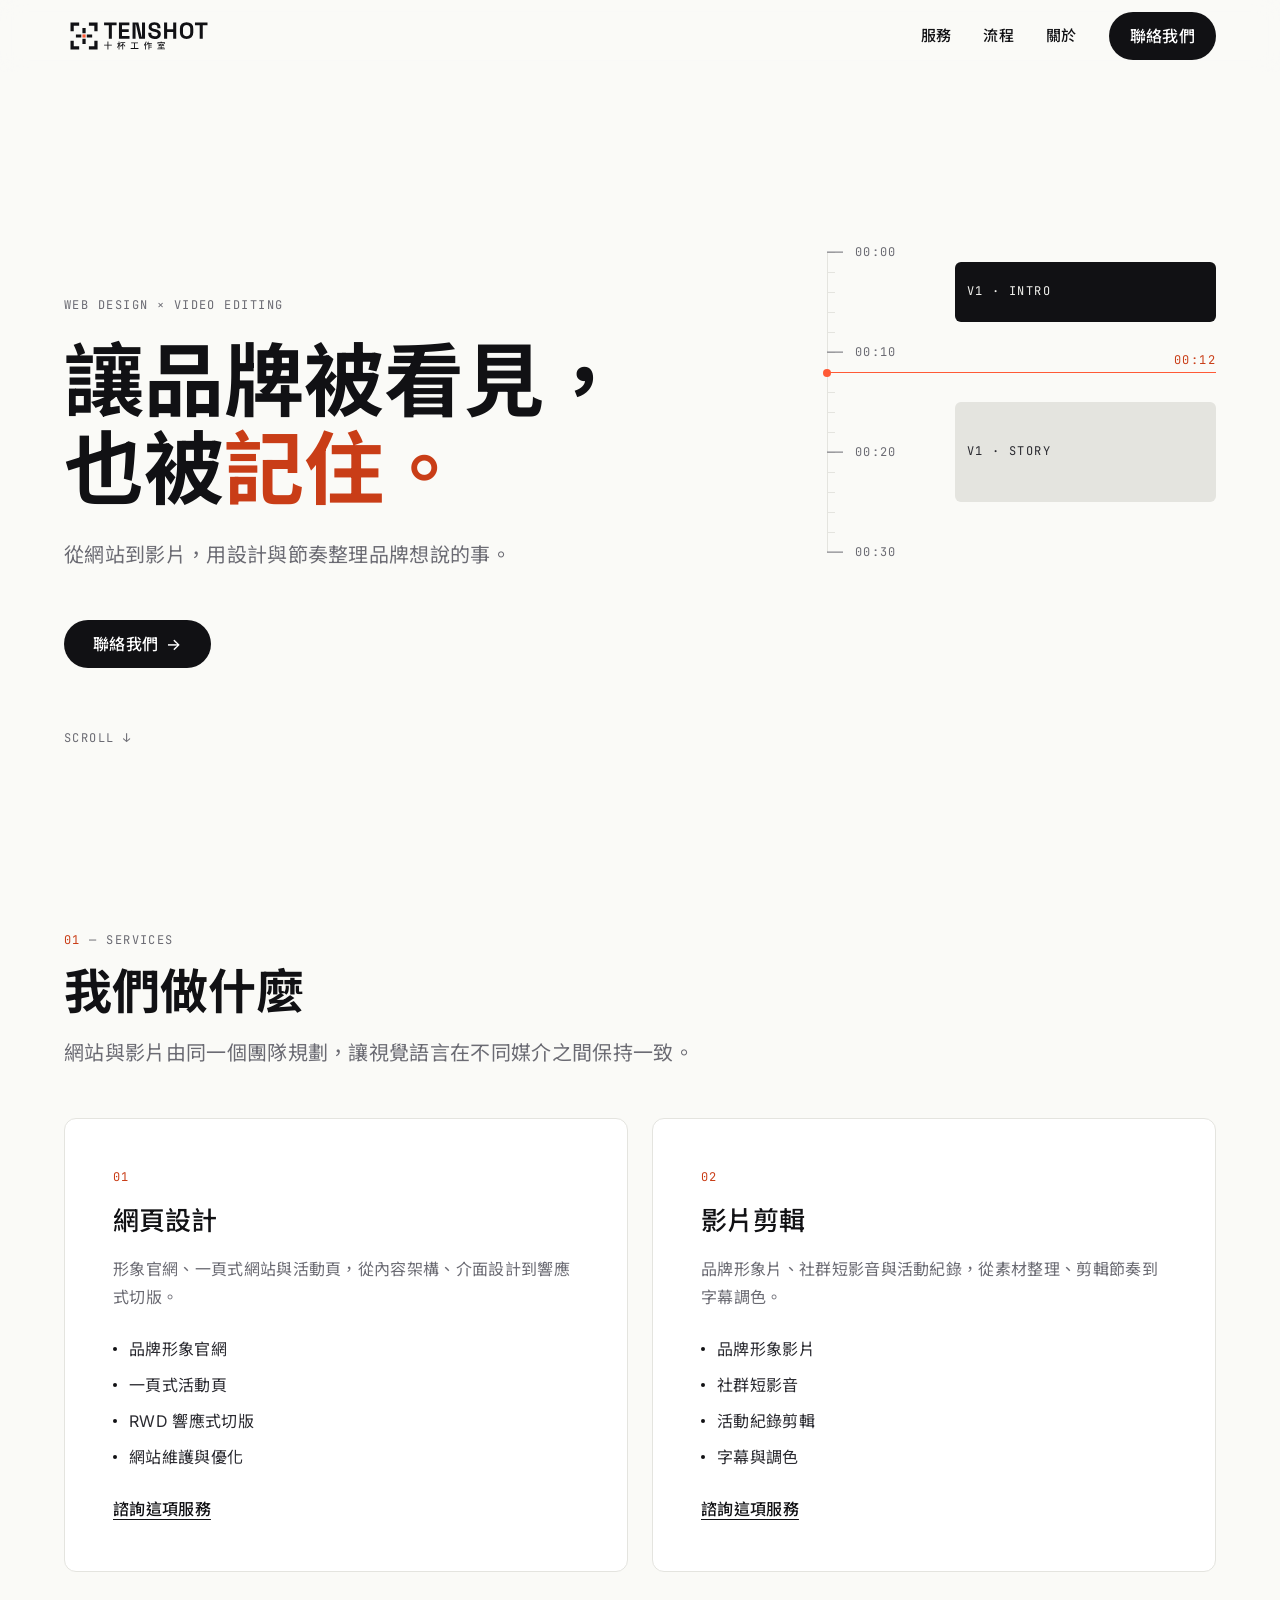
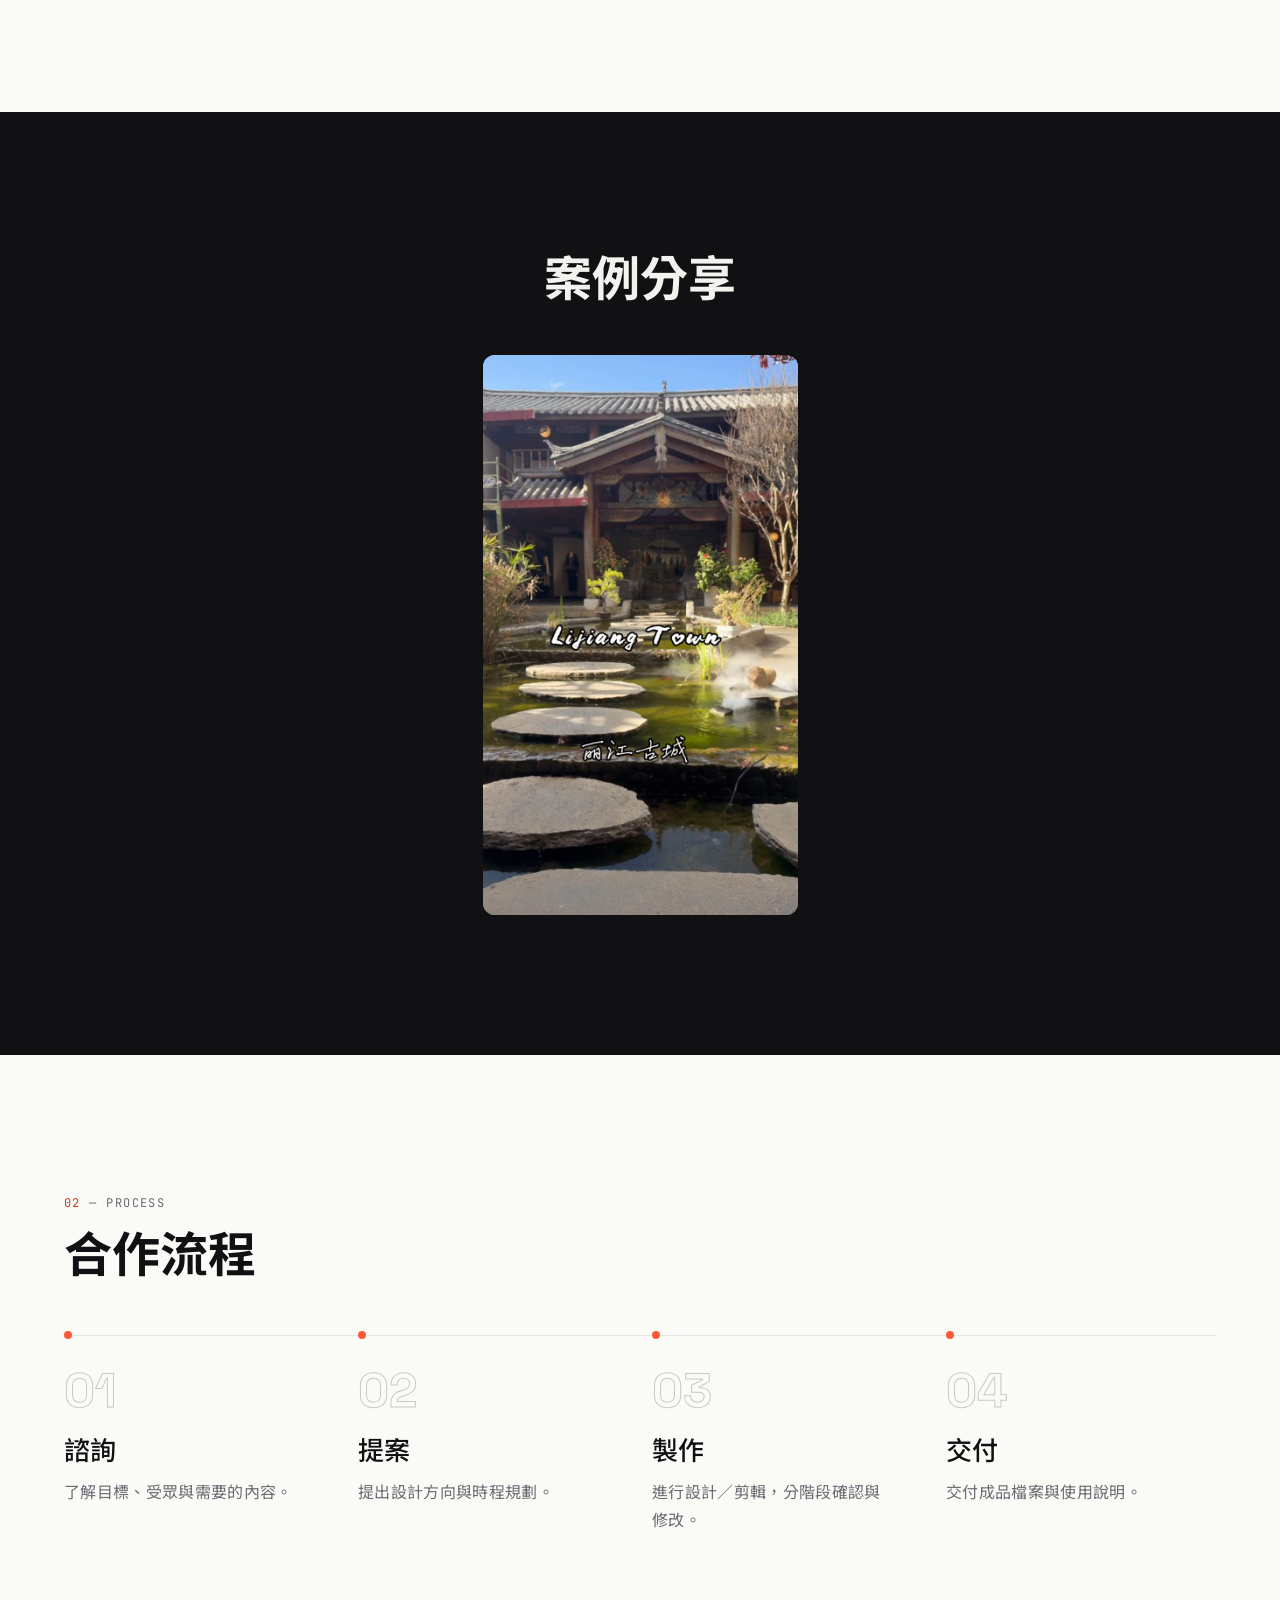
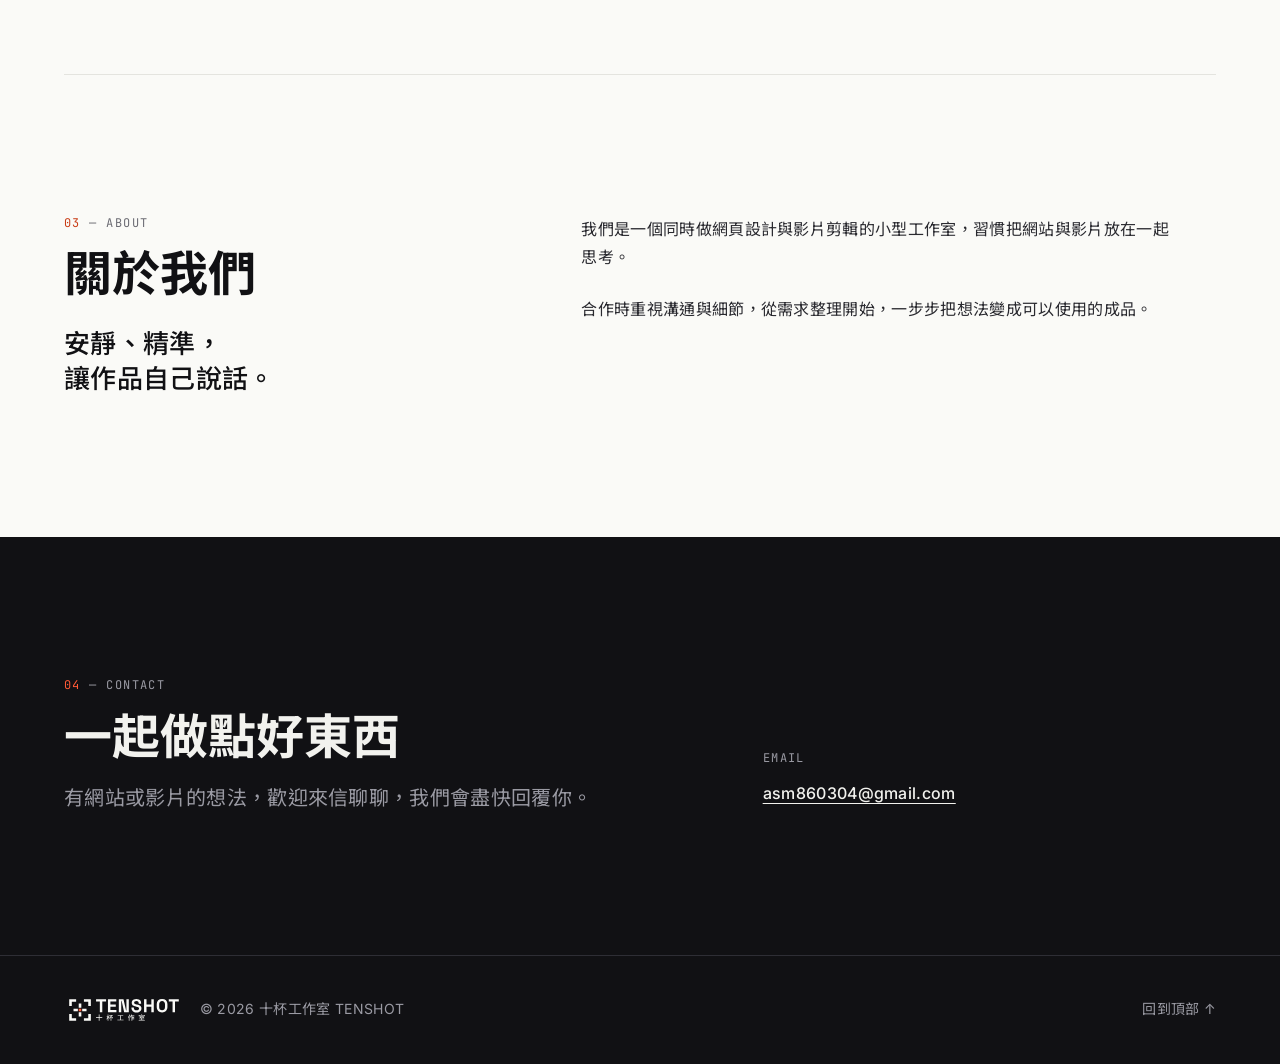
==== commit 64804f20: "Add video showcase section (P008-08 r4.2) Co-authored-by: asm860304 <asm860304@users.noreply.github." ====
--- a/index.html
+++ b/index.html
@@ -1,6 +1,15 @@
 <!DOCTYPE html>
 <html lang="zh-Hant">
 <head>
+  <!-- Google tag (gtag.js) -->
+  <script async src="https://www.googletagmanager.com/gtag/js?id=G-LTFCFZ3GRZ"></script>
+  <script>
+    window.dataLayer = window.dataLayer || [];
+    function gtag(){dataLayer.push(arguments);}
+    gtag('js', new Date());
+
+    gtag('config', 'G-LTFCFZ3GRZ');
+  </script>
   <meta charset="UTF-8">
   <meta name="viewport" content="width=device-width, initial-scale=1">
   <meta name="site-name" content="十杯工作室 TENSHOT">
@@ -25,10 +34,12 @@
   <link rel="stylesheet" href="css/base.css">
   <link rel="stylesheet" href="css/layout.css">
   <link rel="stylesheet" href="css/components.css">
+  <link rel="stylesheet" href="css/video-showcase.css">
 
   <script src="js/site-config.js" defer></script>
   <script src="js/nav.js" defer></script>
   <script src="js/reveal.js" defer></script>
+  <script src="js/video-showcase.js" defer></script>
 </head>
 <body>
   <a class="skip-link" href="#main">跳到主要內容</a>
@@ -127,7 +138,50 @@
       </div>
     </section>
 
-    <hr class="section-divider">
+    <section class="section section--dark video-showcase" id="video-showcase" aria-labelledby="video-showcase-title">
+      <div class="container">
+        <div class="video-showcase__wrap">
+          <header class="video-showcase__header" data-reveal>
+            <h2 class="section__title" id="video-showcase-title">案例分享</h2>
+          </header>
+
+          <div class="video-showcase__grid video-grid--single">
+            <figure class="video-showcase__item video-showcase__item--a" data-video-item="a">
+              <button type="button" class="video-showcase__trigger"
+                      aria-label="開啟完整影片：案例一"
+                      aria-haspopup="dialog" aria-controls="video-lightbox">
+                <span class="video-showcase__frame">
+                  <picture>
+                    <img src="assets/video/video-a-poster.jpg" alt="" width="720" height="1280" loading="lazy" decoding="async">
+                  </picture>
+                  <video class="video-showcase__preview"
+                         muted playsinline preload="metadata"
+                         width="720" height="1280"
+                         poster="assets/video/video-a-poster.jpg"
+                         aria-hidden="true" tabindex="-1"></video>
+                  <span class="video-showcase__rm-hint" aria-hidden="true">
+                    <span class="video-showcase__rm-hint-disc">
+                      <svg viewBox="0 0 16 16" width="16" height="16" focusable="false">
+                        <polygon points="4,2 14,8 4,14" fill="currentColor"></polygon>
+                      </svg>
+                    </span>
+                  </span>
+                </span>
+              </button>
+              <noscript>
+                <a class="video-showcase__noscript" href="assets/video/video-a-full.mp4" aria-label="開啟完整影片：案例一">
+                  <span class="video-showcase__frame">
+                    <img src="assets/video/video-a-poster.jpg" alt="" width="720" height="1280">
+                  </span>
+                </a>
+              </noscript>
+            </figure>
+
+            <figure class="video-showcase__item video-showcase__item--b" data-video-item="b" hidden></figure>
+          </div>
+        </div>
+      </div>
+    </section>
 
     <section class="section section--light process" id="process" aria-labelledby="process-title">
       <div class="container">
@@ -207,5 +261,25 @@
       <a class="site-footer__top" href="#hero">回到頂部 <span aria-hidden="true">↑</span></a>
     </div>
   </footer>
+
+  <dialog class="video-lightbox" id="video-lightbox" aria-labelledby="lightbox-title">
+    <h2 class="visually-hidden" id="lightbox-title">案例一</h2>
+    <button type="button" class="video-lightbox__close" aria-label="關閉影片">
+      <svg viewBox="0 0 20 20" width="20" height="20" focusable="false" aria-hidden="true">
+        <path fill="none" stroke="currentColor" stroke-width="2" stroke-linecap="round" d="M5 5l10 10M15 5L5 15"></path>
+      </svg>
+    </button>
+    <div class="video-lightbox__stage">
+      <div class="video-lightbox__media">
+        <video class="video-lightbox__video" playsinline preload="metadata"></video>
+        <button type="button" class="video-lightbox__unmute" aria-label="開啟聲音" hidden>
+          <svg viewBox="0 0 20 20" width="20" height="20" focusable="false" aria-hidden="true">
+            <path fill="currentColor" d="M3 8h3l4-3v10L6 12H3V8z"></path>
+            <path fill="none" stroke="currentColor" stroke-width="1.6" stroke-linecap="round" d="M13 8.2a3 3 0 010 3.6M15.2 6.6a5.2 5.2 0 010 6.8"></path>
+          </svg>
+        </button>
+      </div>
+    </div>
+  </dialog>
 </body>
 </html>
--- a/css/variables.css
+++ b/css/variables.css
@@ -156,3 +156,37 @@
     --card-pad: var(--space-7);
   }
 }
+
+/* Video showcase regional supplements only; brand tokens above are unchanged */
+.video-showcase {
+  --video-preview-max-h: 400px;
+  --video-header-to-media: var(--space-7);
+  --video-single-h-375: 400px;
+  --video-single-h-768: 440px;
+  --video-single-h-1200: 560px;
+  --video-single-h: var(--video-single-h-375);
+  --video-col-a: 27;
+  --video-col-b: 64;
+  --video-col-sum: 91;
+  --video-item-gap: var(--space-5);
+  --video-hover-brightness: 1.03;
+  --video-rm-hint-size: 16px;
+  --video-lightbox-z: 200;
+  --video-safe-top: env(safe-area-inset-top, 0px);
+  --video-safe-right: env(safe-area-inset-right, 0px);
+  --video-safe-bottom: env(safe-area-inset-bottom, 0px);
+  --video-safe-left: env(safe-area-inset-left, 0px);
+}
+@media (min-width: 768px) {
+  .video-showcase {
+    --video-preview-max-h: 360px;
+    --video-item-gap: var(--grid-gap);
+    --video-single-h: var(--video-single-h-768);
+  }
+}
+@media (min-width: 1200px) {
+  .video-showcase {
+    --video-preview-max-h: 480px;
+    --video-single-h: var(--video-single-h-1200);
+  }
+}
--- a/css/video-showcase.css
+++ b/css/video-showcase.css
@@ -0,0 +1,375 @@
+/* Video showcase and lightbox. Layout values are custom properties
+   on .video-showcase (see css/variables.css). */
+
+.video-showcase__wrap {
+  width: 100%;
+  margin-inline: auto;
+}
+
+.video-showcase__header {
+  margin: 0 0 var(--video-header-to-media);
+  text-align: center;
+}
+
+.video-showcase__header .section__title {
+  text-align: center;
+}
+
+.video-showcase__grid {
+  display: grid;
+  grid-template-columns: minmax(0, 1fr);
+  gap: var(--video-item-gap);
+  align-items: start;
+  margin-inline: auto;
+}
+
+.video-showcase__item {
+  min-width: 0;
+  width: 100%;
+  margin: 0;
+}
+
+.video-showcase__item--a {
+  max-width: calc(var(--video-preview-max-h) * 9 / 16);
+  justify-self: center;
+}
+
+.video-showcase__trigger {
+  display: none;
+  position: relative;
+  width: 100%;
+  padding: 0;
+  border: 0;
+  background: transparent;
+  cursor: pointer;
+  color: inherit;
+  text-align: left;
+  border-radius: var(--radius-md);
+}
+
+.js .video-showcase__trigger {
+  display: block;
+  scroll-margin-top: calc(var(--scroll-offset) + var(--fs-h2) * var(--lh-tight) + var(--video-header-to-media));
+}
+
+.video-showcase__noscript {
+  display: block;
+  scroll-margin-top: calc(var(--scroll-offset) + var(--fs-h2) * var(--lh-tight) + var(--video-header-to-media));
+}
+
+.js .video-showcase__noscript {
+  display: none;
+}
+
+/* Hidden slots stay display:none and unfocusable,
+   even when child triggers would otherwise be display:block. */
+.video-showcase [hidden] {
+  display: none !important;
+}
+
+.video-showcase__frame {
+  display: block;
+  position: relative;
+  overflow: hidden;
+  border-radius: var(--radius-md);
+  background: var(--color-ink-2);
+  box-shadow: inset 0 0 0 var(--line) var(--color-line-dark);
+}
+
+.video-showcase__item--a .video-showcase__frame {
+  aspect-ratio: 9 / 16;
+}
+
+.video-showcase__item--b .video-showcase__frame {
+  aspect-ratio: 4 / 3;
+}
+
+.video-showcase__frame > picture,
+.video-showcase__frame > picture > img,
+.video-showcase__frame > video,
+.video-showcase__media {
+  position: absolute;
+  inset: 0;
+  width: 100%;
+  height: 100%;
+}
+
+.video-showcase__frame > picture > img,
+.video-showcase__frame > video {
+  object-fit: contain;
+  object-position: 50% 50%;
+  transition: filter var(--dur) var(--ease);
+}
+
+.video-showcase__trigger:hover .video-showcase__frame > picture > img,
+.video-showcase__trigger:hover .video-showcase__frame > video,
+.video-showcase__trigger:focus-visible .video-showcase__frame > picture > img,
+.video-showcase__trigger:focus-visible .video-showcase__frame > video {
+  filter: brightness(var(--video-hover-brightness));
+}
+
+/* Focus ring on the unclipped trigger, not inside overflow:hidden */
+.video-showcase__trigger:focus {
+  outline: none;
+}
+
+.video-showcase__trigger:focus-visible {
+  outline: var(--line-strong) solid var(--color-focus);
+  outline-offset: var(--focus-offset);
+}
+
+/* Reduced-motion: no brightness transition; keep the focus ring.
+   Small ▶ is inside the trigger (not a separate tab stop). */
+.video-showcase__rm-hint {
+  display: none;
+  position: absolute;
+  inset: 0;
+  place-items: center;
+  pointer-events: none;
+  color: var(--color-on-dark);
+}
+
+.video-showcase__rm-hint svg {
+  width: var(--video-rm-hint-size);
+  height: var(--video-rm-hint-size);
+  display: block;
+}
+
+.video-showcase__rm-hint-disc {
+  display: grid;
+  place-items: center;
+  width: var(--touch);
+  height: var(--touch);
+  border-radius: 50%;
+  background: var(--color-overlay-button);
+}
+
+@media (min-width: 768px) {
+  .video-showcase__wrap {
+    width: min(100%, calc(var(--video-preview-max-h) * var(--video-col-sum) / 48 + var(--video-item-gap)));
+  }
+
+  .video-showcase__wrap:has(.video-grid--single) {
+    width: 100%;
+  }
+
+  .video-showcase__grid:not(.video-grid--single) {
+    grid-template-columns: minmax(0, 27fr) minmax(0, 64fr);
+    column-gap: var(--video-item-gap);
+  }
+
+  .video-showcase__grid:not(.video-grid--single) .video-showcase__item--a {
+    max-width: none;
+    justify-self: stretch;
+  }
+}
+
+/* Single-column layout: size by height only;
+   width comes from aspect-ratio 9/16. 560px starts at the existing
+   1200px site breakpoint. Gap is 0 so a lone item has no leftover track. */
+.video-showcase__grid.video-grid--single {
+  grid-template-columns: minmax(0, 1fr);
+  justify-items: center;
+  gap: 0;
+  row-gap: 0;
+  column-gap: 0;
+}
+
+.video-grid--single .video-showcase__item--a {
+  width: auto;
+  max-width: 100%;
+  justify-self: center;
+}
+
+.video-grid--single .video-showcase__item--a .video-showcase__trigger,
+.video-grid--single .video-showcase__item--a .video-showcase__frame {
+  width: auto;
+  height: var(--video-single-h);
+  aspect-ratio: 9 / 16;
+}
+
+@media (prefers-reduced-motion: reduce) {
+  .video-showcase__frame > picture > img,
+  .video-showcase__frame > video {
+    transition: none;
+  }
+
+  .video-showcase__trigger:hover .video-showcase__frame > picture > img,
+  .video-showcase__trigger:hover .video-showcase__frame > video,
+  .video-showcase__trigger:focus-visible .video-showcase__frame > picture > img,
+  .video-showcase__trigger:focus-visible .video-showcase__frame > video {
+    filter: none;
+  }
+
+  .js .video-showcase__rm-hint {
+    display: grid;
+  }
+
+  .js .video-showcase__preview {
+    visibility: hidden;
+  }
+}
+
+.js .video-showcase.is-reduced-motion .video-showcase__rm-hint {
+  display: grid;
+}
+
+.js .video-showcase.is-reduced-motion .video-showcase__preview {
+  visibility: hidden;
+}
+
+/* Lightbox — single overlay layer (dialog background; backdrop is transparent
+   so .92 is not stacked). No visible title/caption. */
+.video-lightbox {
+  --video-safe-top: env(safe-area-inset-top, 0px);
+  --video-safe-right: env(safe-area-inset-right, 0px);
+  --video-safe-bottom: env(safe-area-inset-bottom, 0px);
+  --video-safe-left: env(safe-area-inset-left, 0px);
+  --video-lightbox-z: 200;
+  position: fixed;
+  inset: 0;
+  z-index: var(--video-lightbox-z, 200);
+  width: 100%;
+  max-width: none;
+  height: 100%;
+  max-height: none;
+  margin: 0;
+  padding: 0;
+  border: 0;
+  background: var(--color-overlay-lightbox);
+  color: var(--color-on-dark);
+}
+
+.video-lightbox:not([open]) {
+  display: none;
+}
+
+.video-lightbox[open] {
+  display: grid;
+  place-items: center;
+  animation: video-lightbox-in var(--dur-lightbox) var(--ease);
+}
+
+.video-lightbox::backdrop {
+  background: transparent;
+}
+
+@keyframes video-lightbox-in {
+  from { opacity: 0; }
+  to { opacity: 1; }
+}
+
+.video-lightbox__close {
+  position: absolute;
+  top: calc(var(--space-4) + var(--video-safe-top, 0px));
+  right: calc(var(--space-4) + var(--video-safe-right, 0px));
+  z-index: 1;
+  display: grid;
+  place-items: center;
+  width: var(--touch);
+  height: var(--touch);
+  padding: 0;
+  border: 0;
+  border-radius: 50%;
+  background: var(--color-overlay-button);
+  color: var(--color-on-dark);
+  cursor: pointer;
+}
+
+.video-lightbox__close svg {
+  width: 20px;
+  height: 20px;
+  display: block;
+}
+
+.video-lightbox__close:hover {
+  background: var(--color-ink-2);
+}
+
+.video-lightbox__close:focus-visible,
+.video-lightbox__unmute:focus-visible,
+.video-lightbox__video:focus-visible {
+  outline: var(--line-strong) solid var(--color-focus);
+  outline-offset: var(--focus-offset);
+}
+
+.video-lightbox__stage {
+  --video-lightbox-L: min(88dvh, calc(100dvh - 160px - var(--video-safe-top, 0px) - var(--video-safe-bottom, 0px)));
+  --video-lightbox-M: min(90vw, calc(100vw - var(--video-safe-left, 0px) - var(--video-safe-right, 0px) - var(--space-6)));
+  box-sizing: border-box;
+  max-width: 90vw;
+  max-height: 90vh;
+  padding-top: 64px;
+  padding-bottom: 96px;
+}
+
+.video-lightbox__media {
+  position: relative;
+  margin: 0 auto;
+  background: var(--color-ink-2);
+  border-radius: var(--radius-md);
+}
+
+.video-lightbox--a .video-lightbox__media {
+  width: min(var(--video-lightbox-M), calc(var(--video-lightbox-L) * 9 / 16));
+  aspect-ratio: 9 / 16;
+}
+
+.video-lightbox--b .video-lightbox__media {
+  width: min(var(--video-lightbox-M), var(--lightbox-max-w), calc(var(--video-lightbox-L) * 4 / 3));
+  aspect-ratio: 4 / 3;
+}
+
+.video-lightbox__video {
+  display: block;
+  width: 100%;
+  height: 100%;
+  object-fit: contain;
+  object-position: 50% 50%;
+  background: var(--color-ink-2);
+  border-radius: var(--radius-md);
+}
+
+.video-lightbox__unmute {
+  position: absolute;
+  left: 50%;
+  top: 50%;
+  transform: translate(-50%, -50%);
+  display: grid;
+  place-items: center;
+  width: var(--touch);
+  height: var(--touch);
+  padding: 0;
+  border: 0;
+  border-radius: 50%;
+  background: var(--color-overlay-button);
+  color: var(--color-on-dark);
+  cursor: pointer;
+}
+
+.video-lightbox__unmute[hidden] {
+  display: none !important;
+}
+
+.video-lightbox__unmute svg {
+  width: 20px;
+  height: 20px;
+  display: block;
+}
+
+@media (prefers-reduced-motion: reduce) {
+  .video-lightbox[open] {
+    animation: none;
+  }
+}
+
+body.is-video-lightbox-open {
+  overflow: hidden;
+}
+
+@media (max-height: 500px) {
+  .video-lightbox[open] {
+    place-items: start center;
+    overflow: auto;
+  }
+}
